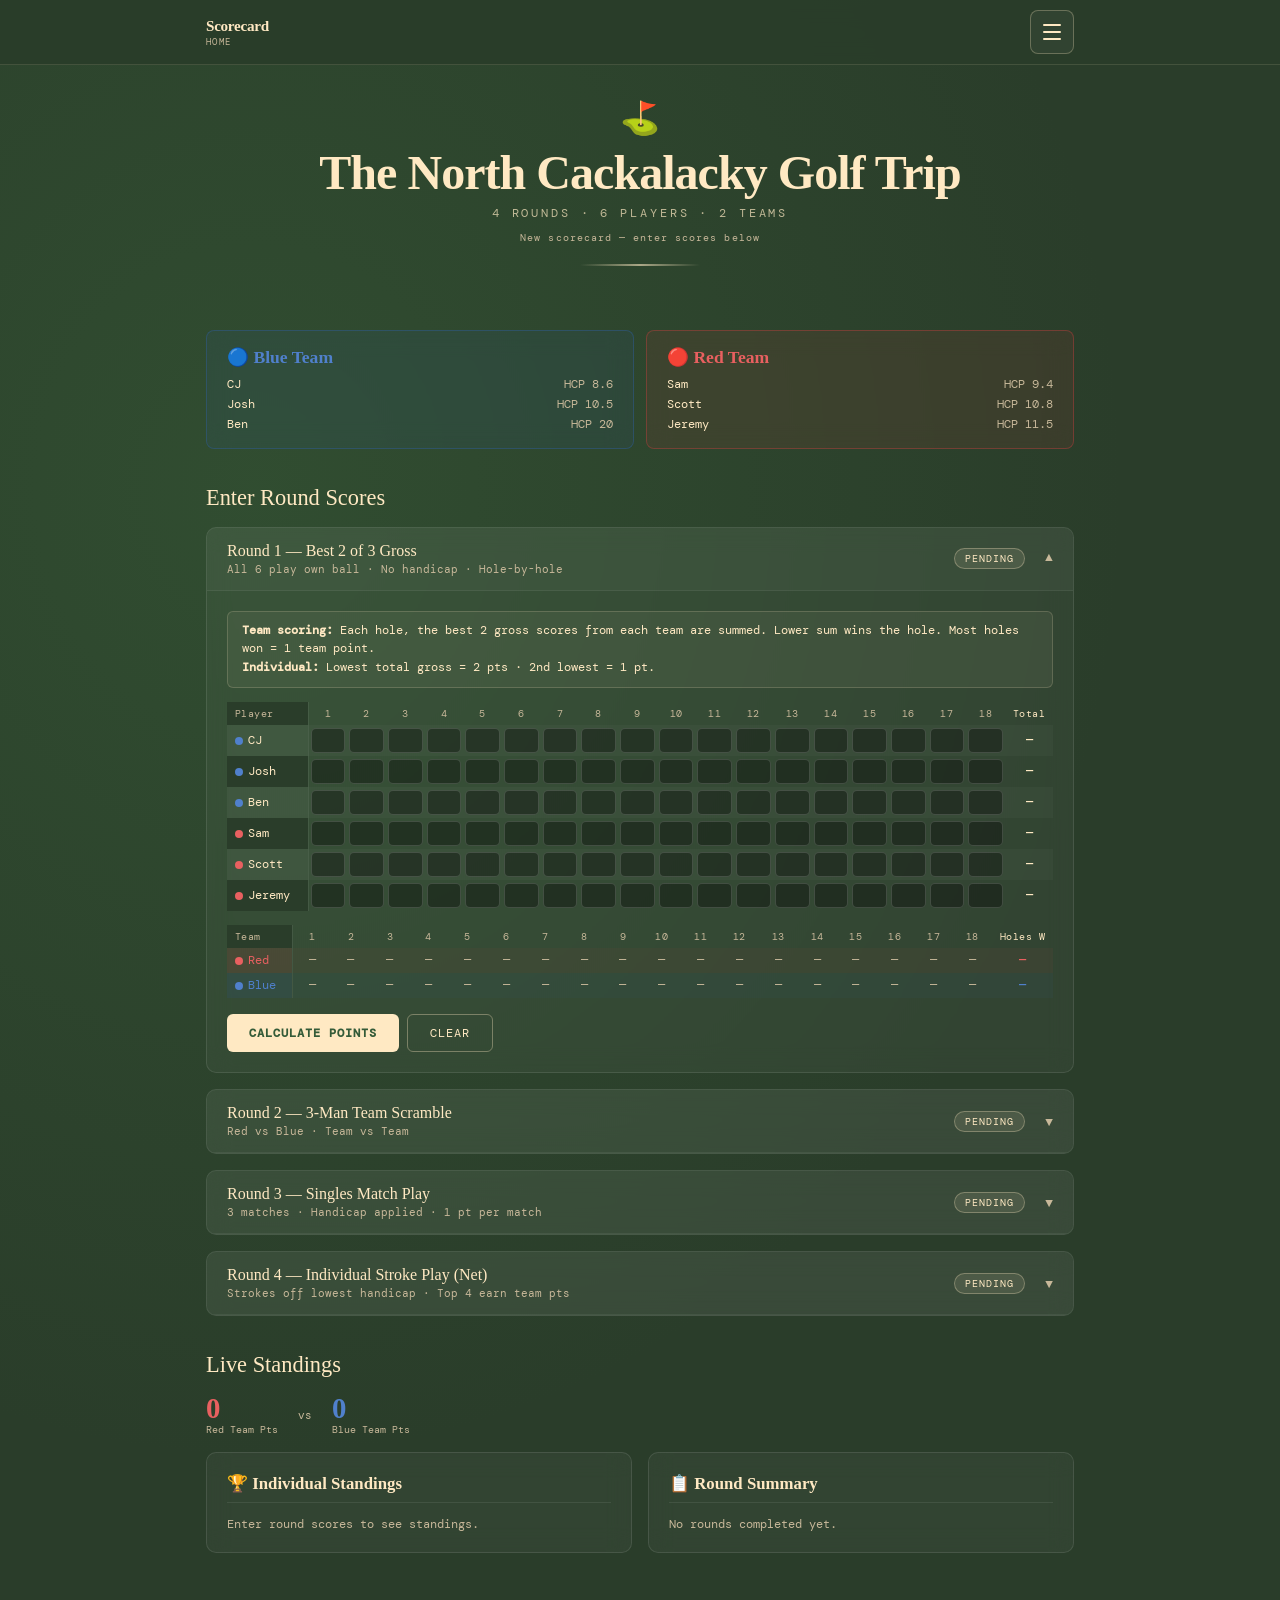
==== index.html @ 542c85be "Add sticky nav, hamburger menu, and Round 1–4 information pages Made-with: Cursor" ====
<!DOCTYPE html>
<html lang="en">
<head>
<meta charset="UTF-8">
<meta name="viewport" content="width=device-width, initial-scale=1.0">
<title>The North Cackalacky Golf Trip</title>
<link rel="preconnect" href="https://fonts.googleapis.com">
<link href="https://fonts.googleapis.com/css2?family=DM+Mono:wght@300;400;500&display=swap" rel="stylesheet">
<link rel="stylesheet" href="shared.css">
<style>
  /* HEADER */
  header {
    text-align: center;
    margin-bottom: 40px;
    position: relative;
    padding-bottom: 24px;
  }
  header::after {
    content: '';
    display: block;
    width: 120px;
    height: 2px;
    background: linear-gradient(90deg, transparent, rgba(255,233,195,0.6), transparent);
    margin: 0 auto;
    margin-top: 20px;
  }
  .flag-icon { font-size: 2rem; margin-bottom: 8px; display: block; }
  h1 {
    font-family: Georgia, 'Times New Roman', serif;
    font-size: clamp(2rem, 6vw, 3rem);
    font-weight: 900;
    color: var(--gold);
    letter-spacing: -0.02em;
    line-height: 1.1;
  }
  .subtitle {
    font-size: 0.72rem;
    letter-spacing: 0.25em;
    text-transform: uppercase;
    color: rgba(255,233,195,0.7);
    margin-top: 6px;
  }
  #sync-status {
    margin-top: 10px;
    font-size: 0.65rem;
    letter-spacing: 0.1em;
    color: var(--muted);
    transition: color 0.3s;
  }

  /* TEAMS BANNER */
  .teams-banner {
    display: grid;
    grid-template-columns: 1fr 1fr;
    gap: 12px;
    margin-bottom: 32px;
  }
  .team-card {
    border-radius: 8px;
    padding: 16px 20px;
    border: 1px solid;
    backdrop-filter: blur(12px);
    -webkit-backdrop-filter: blur(12px);
  }
  .team-card.red {
    background: rgba(201,64,64,0.1);
    border-color: rgba(201,64,64,0.4);
  }
  .team-card.blue {
    background: rgba(48,96,168,0.1);
    border-color: rgba(48,96,168,0.4);
  }
  .team-label {
    font-family: Georgia, serif;
    font-size: 1.1rem;
    font-weight: 700;
    margin-bottom: 8px;
  }
  .team-card.red .team-label { color: var(--red-light); }
  .team-card.blue .team-label { color: var(--blue-light); }
  .team-players { display: flex; flex-direction: column; gap: 4px; }
  .player-row {
    display: flex;
    justify-content: space-between;
    font-size: 0.78rem;
    color: var(--parchment);
  }
  .hcp { color: var(--muted); }

  /* SECTION HEADING */
  .section-title {
    font-family: Georgia, serif;
    font-size: 1.4rem;
    color: var(--gold);
    margin: 36px 0 16px;
  }

  /* ROUND CARDS */
  .round-card {
    background: rgba(255,255,255,0.04);
    border: 1px solid rgba(255,255,255,0.1);
    border-radius: 10px;
    margin-bottom: 16px;
    overflow: hidden;
    transition: border-color 0.2s;
    backdrop-filter: blur(12px);
    -webkit-backdrop-filter: blur(12px);
  }
  .round-card:hover { border-color: rgba(255,233,195,0.3); }
  .round-header {
    display: flex;
    align-items: center;
    justify-content: space-between;
    padding: 14px 20px;
    cursor: pointer;
    user-select: none;
    background: rgba(255,255,255,0.03);
    border-bottom: 1px solid rgba(255,255,255,0.06);
  }
  .round-header:hover { background: rgba(255,255,255,0.06); }
  .round-title {
    font-family: Georgia, serif;
    font-size: 1rem;
    color: var(--cream);
  }
  .round-meta { font-size: 0.68rem; color: var(--muted); margin-top: 2px; }
  .round-badge {
    font-size: 0.65rem;
    letter-spacing: 0.1em;
    text-transform: uppercase;
    padding: 3px 10px;
    border-radius: 20px;
    background: rgba(255,233,195,0.1);
    color: var(--gold);
    border: 1px solid rgba(255,233,195,0.3);
    white-space: nowrap;
    flex-shrink: 0;
  }
  .round-badge.complete {
    background: rgba(100,180,100,0.15);
    color: var(--green-bright);
    border-color: rgba(100,180,100,0.4);
  }
  .chevron {
    font-size: 0.8rem;
    color: var(--muted);
    transition: transform 0.2s;
    margin-left: 12px;
  }
  .round-body { display: none; padding: 20px; }
  .round-body.open { display: block; }
  .round-header.active .chevron { transform: rotate(180deg); }

  /* INPUTS */
  .input-grid { display: grid; gap: 10px; margin-bottom: 16px; }
  .input-row {
    display: grid;
    grid-template-columns: 150px 1fr;
    align-items: center;
    gap: 10px;
  }
  .player-name-label {
    font-size: 0.78rem;
    display: flex;
    align-items: center;
    gap: 6px;
  }
  .dot { width: 8px; height: 8px; border-radius: 50%; flex-shrink: 0; }
  .dot.red  { background: var(--red-light); }
  .dot.blue { background: var(--blue-light); }

  input[type=number], input[type=text], select {
    background: rgba(0,0,0,0.3);
    border: 1px solid rgba(255,255,255,0.15);
    border-radius: 5px;
    color: var(--cream);
    font-family: 'DM Mono', monospace;
    font-size: 0.82rem;
    padding: 7px 10px;
    width: 100%;
    outline: none;
    transition: border-color 0.2s;
    -webkit-appearance: none;
  }
  input:focus, select:focus { border-color: var(--gold); }
  input[type=number] { -moz-appearance: textfield; }
  input[type=number]::-webkit-inner-spin-button,
  input[type=number]::-webkit-outer-spin-button { -webkit-appearance: none; }

  label.small { font-size: 0.7rem; color: var(--muted); display: block; margin-bottom: 4px; }

  /* BUTTONS */
  .btn {
    font-family: 'DM Mono', monospace;
    font-size: 0.78rem;
    letter-spacing: 0.08em;
    text-transform: uppercase;
    padding: 10px 22px;
    border-radius: 6px;
    border: none;
    cursor: pointer;
    transition: all 0.18s;
  }
  .btn-primary { background: #FFE9C3; color: #345B38; font-weight: 600; }
  .btn-primary:hover { background: #fff3de; transform: translateY(-1px); }
  .btn-secondary {
    background: transparent;
    color: #FFE9C3;
    border: 1px solid rgba(255,233,195,0.35);
  }
  .btn-secondary:hover { border-color: #FFE9C3; }

  /* RESULTS TABLE */
  .results-table {
    width: 100%;
    border-collapse: collapse;
    font-size: 0.78rem;
    margin-top: 12px;
  }
  .results-table th {
    font-size: 0.62rem;
    letter-spacing: 0.12em;
    text-transform: uppercase;
    color: var(--muted);
    padding: 6px 8px;
    text-align: left;
    border-bottom: 1px solid rgba(255,255,255,0.08);
  }
  .results-table td {
    padding: 8px 8px;
    border-bottom: 1px solid rgba(255,255,255,0.05);
    color: var(--parchment);
  }
  .results-table tr:last-child td { border-bottom: none; }
  .pts { color: var(--gold); font-weight: 500; }
  .pts-zero { color: var(--muted); }
  .winner-row td { background: rgba(255,233,195,0.07); }

  /* INFO BOX */
  .info-box {
    background: rgba(255,233,195,0.06);
    border: 1px solid rgba(255,233,195,0.18);
    border-radius: 6px;
    padding: 10px 14px;
    font-size: 0.72rem;
    color: var(--parchment);
    line-height: 1.6;
    margin-bottom: 14px;
  }
  .info-box strong { color: var(--gold); }

  /* MATCH 3 selects */
  .match-block { margin-bottom: 16px; border-bottom: 1px solid rgba(255,255,255,0.06); padding-bottom: 16px; }
  .match-block:last-child { border-bottom: none; padding-bottom: 0; }
  .match-vs-grid {
    display: grid;
    grid-template-columns: 1fr auto 1fr;
    gap: 8px;
    align-items: center;
    margin-bottom: 8px;
  }
  .vs-label { font-size: 0.7rem; color: var(--muted); text-align: center; padding-top: 18px; }

  /* STANDINGS */
  .standings-grid {
    display: grid;
    grid-template-columns: 1fr 1fr;
    gap: 16px;
    margin-top: 16px;
  }
  .standing-block {
    background: rgba(255,255,255,0.04);
    border: 1px solid rgba(255,255,255,0.1);
    border-radius: 10px;
    padding: 20px;
    backdrop-filter: blur(12px);
    -webkit-backdrop-filter: blur(12px);
  }
  .standing-block h3 {
    font-family: Georgia, serif;
    font-size: 1.05rem;
    color: var(--gold);
    margin-bottom: 14px;
    padding-bottom: 8px;
    border-bottom: 1px solid rgba(255,255,255,0.08);
  }
  .standing-row {
    display: flex;
    justify-content: space-between;
    align-items: center;
    padding: 7px 0;
    font-size: 0.78rem;
    border-bottom: 1px solid rgba(255,255,255,0.04);
  }
  .standing-row:last-child { border-bottom: none; }
  .rank {
    font-family: Georgia, serif;
    font-size: 1rem;
    color: var(--muted);
    width: 22px;
    flex-shrink: 0;
  }
  .rank.gold { color: var(--gold); }
  .rank.silver { color: #aaa; }
  .rank.bronze { color: #cd7f32; }
  .s-name { flex: 1; padding: 0 10px; }
  .s-pts { font-size: 0.9rem; font-weight: 500; color: var(--gold); min-width: 40px; text-align: right; }

  .team-chip {
    font-size: 0.58rem;
    padding: 1px 6px;
    border-radius: 10px;
    margin-left: 6px;
    vertical-align: middle;
  }
  .team-chip.red  { background: rgba(201,64,64,0.3);  color: var(--red-light); }
  .team-chip.blue { background: rgba(48,96,168,0.3); color: var(--blue-light); }

  .team-score-display { display: flex; gap: 20px; margin-bottom: 14px; font-size: 0.75rem; }
  .tscore { display: flex; align-items: center; gap: 8px; }
  .tscore-val { font-family: Georgia, serif; font-size: 1.8rem; font-weight: 700; line-height: 1; }
  .tscore.red  .tscore-val { color: var(--red-light); }
  .tscore.blue .tscore-val { color: var(--blue-light); }
  .tscore-label { color: var(--muted); font-size: 0.65rem; }

  .result-tag { font-size: 0.65rem; padding: 2px 8px; border-radius: 4px; letter-spacing: 0.08em; }
  .result-win  { background: rgba(90,158,90,0.2);  color: var(--green-bright); }
  .result-lose { background: rgba(180,60,60,0.2);  color: var(--red-light); }
  .result-tie  { background: rgba(200,200,100,0.2); color: #cccc60; }

  /* Scrollable table wrapper */
  .table-scroll { overflow-x: auto; -webkit-overflow-scrolling: touch; }
  .score-table {
    border-collapse: collapse;
    min-width: 720px;
    width: 100%;
    font-size: 0.72rem;
  }
  .score-table th {
    padding: 5px 4px;
    color: var(--muted);
    font-size: 0.62rem;
    text-align: center;
    font-weight: normal;
    letter-spacing: 0.05em;
  }
  .score-table th.sticky-col,
  .score-table td.sticky-col {
    text-align: left;
    padding: 5px 8px;
    position: sticky;
    left: 0;
    z-index: 2;
    white-space: nowrap;
    border-right: 1px solid rgba(255,255,255,0.07);
  }
  .score-table td {
    padding: 3px 2px;
    text-align: center;
  }
  .score-table td.total-col {
    padding: 4px 8px;
    color: var(--gold);
    font-weight: 500;
    min-width: 40px;
  }
  .row-even .sticky-col { background: rgba(255,255,255,0.025); }
  .row-odd  .sticky-col { background: var(--green-deep); }
  .row-even { background: rgba(255,255,255,0.025); }
  .row-odd  { background: transparent; }

  .hole-inp {
    width: 32px;
    padding: 4px 2px !important;
    text-align: center;
    font-size: 0.72rem !important;
    background: rgba(0,0,0,0.35) !important;
  }

  .match-row-red  { background: rgba(201,64,64,0.06); }
  .match-row-blue { background: rgba(48,96,168,0.06); }

  @media (max-width: 600px) {
    .teams-banner { grid-template-columns: 1fr; }
    .standings-grid { grid-template-columns: 1fr; }
    .input-row { grid-template-columns: 110px 1fr; }
    .match-vs-grid { grid-template-columns: 1fr; }
    .vs-label { display: none; }
  }
</style>
</head>
<body>
<nav class="site-nav" aria-label="Main">
  <div class="site-nav-inner">
    <a href="index.html" class="site-nav-home">
      Scorecard
      <span class="site-nav-home-sub">Home</span>
    </a>
    <div class="site-nav-actions">
      <button type="button" class="nav-hamburger" id="nav-hamburger" aria-expanded="false" aria-controls="site-nav-menu" aria-label="Open round information menu">
        <span></span>
        <span></span>
        <span></span>
      </button>
      <ul id="site-nav-menu" class="nav-dropdown" hidden>
        <li>
          <a href="round1.html">
            <span class="nav-dd-kicker">Round 1</span>
            Best 2 of 3 Gross
          </a>
        </li>
        <li>
          <a href="round2.html">
            <span class="nav-dd-kicker">Round 2</span>
            3-Man Team Scramble
          </a>
        </li>
        <li>
          <a href="round3.html">
            <span class="nav-dd-kicker">Round 3</span>
            Singles Match Play
          </a>
        </li>
        <li>
          <a href="round4.html">
            <span class="nav-dd-kicker">Round 4</span>
            Individual Stroke Play (Net)
          </a>
        </li>
      </ul>
    </div>
  </div>
</nav>
<div class="wrapper">

  <header>
    <span class="flag-icon">⛳</span>
    <h1>The North Cackalacky Golf Trip</h1>
    <p class="subtitle">4 Rounds · 6 Players · 2 Teams</p>
    <p id="sync-status">↓ Loading…</p>
  </header>

  <!-- TEAMS -->
  <div class="teams-banner">
    <div class="team-card blue">
      <div class="team-label">🔵 Blue Team</div>
      <div class="team-players">
        <div class="player-row"><span>CJ</span><span class="hcp">HCP 8.6</span></div>
        <div class="player-row"><span>Josh</span><span class="hcp">HCP 10.5</span></div>
        <div class="player-row"><span>Ben</span><span class="hcp">HCP 20</span></div>
      </div>
    </div>
    <div class="team-card red">
      <div class="team-label">🔴 Red Team</div>
      <div class="team-players">
        <div class="player-row"><span>Sam</span><span class="hcp">HCP 9.4</span></div>
        <div class="player-row"><span>Scott</span><span class="hcp">HCP 10.8</span></div>
        <div class="player-row"><span>Jeremy</span><span class="hcp">HCP 11.5</span></div>
      </div>
    </div>
  </div>

  <!-- ROUNDS -->
  <div class="section-title">Enter Round Scores</div>

  <!-- ROUND 1 -->
  <div class="round-card" id="card-r1">
    <div class="round-header" onclick="toggleRound('r1')">
      <div>
        <div class="round-title">Round 1 — Best 2 of 3 Gross</div>
        <div class="round-meta">All 6 play own ball · No handicap · Hole-by-hole</div>
      </div>
      <div style="display:flex;align-items:center;gap:8px">
        <span class="round-badge" id="badge-r1">Pending</span>
        <span class="chevron">▼</span>
      </div>
    </div>
    <div class="round-body" id="body-r1">
      <div class="info-box">
        <strong>Team scoring:</strong> Each hole, the best 2 gross scores from each team are summed. Lower sum wins the hole. Most holes won = 1 team point.<br>
        <strong>Individual:</strong> Lowest total gross = 2 pts · 2nd lowest = 1 pt.
      </div>
      <div id="r1-scorecard"></div>
      <div style="margin-top:16px;display:flex;gap:8px;flex-wrap:wrap">
        <button class="btn btn-primary" onclick="calcR1()">Calculate Points</button>
        <button class="btn btn-secondary" onclick="clearRound('r1')">Clear</button>
      </div>
      <div id="r1-results"></div>
    </div>
  </div>

  <!-- ROUND 2 -->
  <div class="round-card" id="card-r2">
    <div class="round-header" onclick="toggleRound('r2')">
      <div>
        <div class="round-title">Round 2 — 3-Man Team Scramble</div>
        <div class="round-meta">Red vs Blue · Team vs Team</div>
      </div>
      <div style="display:flex;align-items:center;gap:8px">
        <span class="round-badge" id="badge-r2">Pending</span>
        <span class="chevron">▼</span>
      </div>
    </div>
    <div class="round-body" id="body-r2">
      <div class="info-box">
        <strong>Scoring:</strong> Winning team earns 1 team point. Each player on winning team earns 1 individual point.
      </div>
      <div style="display:grid;grid-template-columns:1fr 1fr;gap:12px;margin-bottom:16px">
        <div>
          <label class="small">🔴 Red Team Score</label>
          <input type="number" id="r2-red" placeholder="e.g. 62" min="40" max="120">
        </div>
        <div>
          <label class="small">🔵 Blue Team Score</label>
          <input type="number" id="r2-blue" placeholder="e.g. 64" min="40" max="120">
        </div>
      </div>
      <div style="display:flex;gap:8px">
        <button class="btn btn-primary" onclick="calcR2()">Calculate Points</button>
        <button class="btn btn-secondary" onclick="clearRound('r2')">Clear</button>
      </div>
      <div id="r2-results"></div>
    </div>
  </div>

  <!-- ROUND 3 -->
  <div class="round-card" id="card-r3">
    <div class="round-header" onclick="toggleRound('r3')">
      <div>
        <div class="round-title">Round 3 — Singles Match Play</div>
        <div class="round-meta">3 matches · Handicap applied · 1 pt per match</div>
      </div>
      <div style="display:flex;align-items:center;gap:8px">
        <span class="round-badge" id="badge-r3">Pending</span>
        <span class="chevron">▼</span>
      </div>
    </div>
    <div class="round-body" id="body-r3">
      <div class="info-box">
        <strong>Scoring:</strong> Each of 3 matches worth 1 point. Win = 1 pt individual + 1 pt for team. Tie = 0.5 pts each.
      </div>
      <div id="r3-matches">
        <div class="match-block">
          <label class="small">Match 1</label>
          <div class="match-vs-grid">
            <div>
              <label class="small">🔴 Red player</label>
              <select id="r3-m1-red"><option value="">— Select —</option><option>Sam</option><option>Scott</option><option>Jeremy</option></select>
            </div>
            <div class="vs-label">vs</div>
            <div>
              <label class="small">🔵 Blue player</label>
              <select id="r3-m1-blue"><option value="">— Select —</option><option>CJ</option><option>Josh</option><option>Ben</option></select>
            </div>
          </div>
          <label class="small">Result</label>
          <select id="r3-m1-result">
            <option value="">— Select result —</option>
            <option value="red">Red wins</option>
            <option value="blue">Blue wins</option>
            <option value="tie">Tie / Halved</option>
          </select>
        </div>
        <div class="match-block">
          <label class="small">Match 2</label>
          <div class="match-vs-grid">
            <div>
              <label class="small">🔴 Red player</label>
              <select id="r3-m2-red"><option value="">— Select —</option><option>Sam</option><option>Scott</option><option>Jeremy</option></select>
            </div>
            <div class="vs-label">vs</div>
            <div>
              <label class="small">🔵 Blue player</label>
              <select id="r3-m2-blue"><option value="">— Select —</option><option>CJ</option><option>Josh</option><option>Ben</option></select>
            </div>
          </div>
          <label class="small">Result</label>
          <select id="r3-m2-result">
            <option value="">— Select result —</option>
            <option value="red">Red wins</option>
            <option value="blue">Blue wins</option>
            <option value="tie">Tie / Halved</option>
          </select>
        </div>
        <div class="match-block">
          <label class="small">Match 3</label>
          <div class="match-vs-grid">
            <div>
              <label class="small">🔴 Red player</label>
              <select id="r3-m3-red"><option value="">— Select —</option><option>Sam</option><option>Scott</option><option>Jeremy</option></select>
            </div>
            <div class="vs-label">vs</div>
            <div>
              <label class="small">🔵 Blue player</label>
              <select id="r3-m3-blue"><option value="">— Select —</option><option>CJ</option><option>Josh</option><option>Ben</option></select>
            </div>
          </div>
          <label class="small">Result</label>
          <select id="r3-m3-result">
            <option value="">— Select result —</option>
            <option value="red">Red wins</option>
            <option value="blue">Blue wins</option>
            <option value="tie">Tie / Halved</option>
          </select>
        </div>
      </div>
      <div style="display:flex;gap:8px">
        <button class="btn btn-primary" onclick="calcR3()">Calculate Points</button>
        <button class="btn btn-secondary" onclick="clearRound('r3')">Clear</button>
      </div>
      <div id="r3-results"></div>
    </div>
  </div>

  <!-- ROUND 4 -->
  <div class="round-card" id="card-r4">
    <div class="round-header" onclick="toggleRound('r4')">
      <div>
        <div class="round-title">Round 4 — Individual Stroke Play (Net)</div>
        <div class="round-meta">Strokes off lowest handicap · Top 4 earn team pts</div>
      </div>
      <div style="display:flex;align-items:center;gap:8px">
        <span class="round-badge" id="badge-r4">Pending</span>
        <span class="chevron">▼</span>
      </div>
    </div>
    <div class="round-body" id="body-r4">
      <div class="info-box">
        <strong>Course handicap strokes:</strong> CJ −0, Sam −1, Josh −3, Scott −3, Jeremy −4, Ben −14.<br>
        <strong>Individual:</strong> 1st = 3 pts · 2nd = 2 pts · 3rd = 1 pt.<br>
        <strong>Team:</strong> Top 4 net scores each earn 1 point for their team (max 3 per team).
      </div>
      <div class="input-grid" id="r4-inputs"></div>
      <div style="display:flex;gap:8px;margin-top:4px">
        <button class="btn btn-primary" onclick="calcR4()">Calculate Points</button>
        <button class="btn btn-secondary" onclick="clearRound('r4')">Clear</button>
      </div>
      <div id="r4-results"></div>
    </div>
  </div>

  <!-- STANDINGS -->
  <div class="section-title">Live Standings</div>
  <div class="team-score-display">
    <div class="tscore red">
      <div><div class="tscore-val" id="red-total">0</div><div class="tscore-label">Red Team Pts</div></div>
    </div>
    <div style="align-self:center;color:var(--muted);font-size:0.7rem">vs</div>
    <div class="tscore blue">
      <div><div class="tscore-val" id="blue-total">0</div><div class="tscore-label">Blue Team Pts</div></div>
    </div>
  </div>
  <div class="standings-grid">
    <div class="standing-block">
      <h3>🏆 Individual Standings</h3>
      <div id="ind-standings"><p style="color:var(--muted);font-size:0.72rem">Enter round scores to see standings.</p></div>
    </div>
    <div class="standing-block">
      <h3>📋 Round Summary</h3>
      <div id="round-summary"><p style="color:var(--muted);font-size:0.72rem">No rounds completed yet.</p></div>
    </div>
  </div>

</div><!-- /wrapper -->

<script>
// ═══════════════════════════════════════════════════════
//  DATA
// ═══════════════════════════════════════════════════════
const PLAYERS = [
  { name:'CJ',     team:'blue', hcp:8.6  },
  { name:'Josh',   team:'blue', hcp:10.5 },
  { name:'Ben',    team:'blue', hcp:20   },
  { name:'Sam',    team:'red',  hcp:9.4  },
  { name:'Scott',  team:'red',  hcp:10.8 },
  { name:'Jeremy', team:'red',  hcp:11.5 },
];
const COURSE_HCP = { CJ:0, Josh:3, Ben:14, Sam:1, Scott:3, Jeremy:4 };
const RED_NAMES  = ['Sam','Scott','Jeremy'];
const BLUE_NAMES = ['CJ','Josh','Ben'];
const LS_KEY = 'ncgolf-scores-v2';

const state = {
  individualPts: { CJ:0, Josh:0, Ben:0, Sam:0, Scott:0, Jeremy:0 },
  teamPts: { red:0, blue:0 },
  rounds: {}
};

// ═══════════════════════════════════════════════════════
//  STORAGE — localStorage only, no external APIs
// ═══════════════════════════════════════════════════════
function setSyncStatus(msg, color) {
  const el = document.getElementById('sync-status');
  el.textContent = msg;
  el.style.color = color || 'var(--muted)';
}

function saveToStorage() {
  try {
    localStorage.setItem(LS_KEY, JSON.stringify(state.rounds));
    setSyncStatus('✓ Saved', 'var(--green-bright)');
  } catch(e) {
    setSyncStatus('⚠ Could not save — storage full?', 'var(--red-light)');
    console.error('localStorage save failed:', e);
  }
}

function loadFromStorage() {
  setSyncStatus('↓ Loading…', 'var(--muted)');
  try {
    const raw = localStorage.getItem(LS_KEY);
    if (raw) {
      const saved = JSON.parse(raw);
      restoreState(saved);
      setSyncStatus('✓ Loaded from device', 'var(--green-bright)');
    } else {
      setSyncStatus('New scorecard — enter scores below', 'var(--muted)');
    }
  } catch(e) {
    setSyncStatus('Could not read saved data', 'var(--red-light)');
    console.error('localStorage load failed:', e);
  }
}

// ═══════════════════════════════════════════════════════
//  BUILD INPUTS
// ═══════════════════════════════════════════════════════
function buildR1Inputs() {
  const container = document.getElementById('r1-scorecard');
  const holes = Array.from({length:18}, (_,i) => i+1);

  let html = `<div class="table-scroll"><table class="score-table"><thead><tr>
    <th class="sticky-col" style="background:rgba(42,61,42,1)">Player</th>`;
  holes.forEach(h => { html += `<th style="min-width:34px">${h}</th>`; });
  html += `<th style="min-width:42px;color:var(--gold)">Total</th></tr></thead><tbody>`;

  PLAYERS.forEach((p, pi) => {
    const rowCls = pi%2===0 ? 'row-even' : 'row-odd';
    const bgColor = pi%2===0 ? 'rgba(255,255,255,0.025)' : 'var(--green-deep)';
    html += `<tr class="${rowCls}">
      <td class="sticky-col" style="background:${bgColor}">
        <span style="display:flex;align-items:center;gap:5px">
          <span class="dot ${p.team}"></span>${p.name}
        </span>
      </td>`;
    holes.forEach(h => {
      html += `<td><input type="number" class="hole-inp" id="r1-${p.name}-h${h}"
        min="1" max="15" inputmode="numeric" pattern="[0-9]*"
        oninput="updateR1Total('${p.name}')"></td>`;
    });
    html += `<td class="total-col" id="r1-total-${p.name}">—</td></tr>`;
  });

  html += `</tbody></table></div>`;

  // Live match tracker
  html += `<div style="margin-top:14px"><div class="table-scroll"><table class="score-table"><thead><tr>
    <th class="sticky-col" style="background:rgba(42,61,42,1)">Team</th>`;
  holes.forEach(h => { html += `<th style="min-width:34px">${h}</th>`; });
  html += `<th style="min-width:44px;color:var(--gold)">Holes W</th></tr></thead><tbody>
    <tr class="match-row-red">
      <td class="sticky-col" style="background:rgba(201,64,64,0.08)">
        <span style="display:flex;align-items:center;gap:5px"><span class="dot red"></span><span style="color:var(--red-light)">Red</span></span>
      </td>`;
  holes.forEach(h => { html += `<td id="r1-hole-red-${h}" style="color:var(--muted)">—</td>`; });
  html += `<td class="total-col" style="color:var(--red-light)" id="r1-holesW-red">—</td></tr>
    <tr class="match-row-blue">
      <td class="sticky-col" style="background:rgba(48,96,168,0.08)">
        <span style="display:flex;align-items:center;gap:5px"><span class="dot blue"></span><span style="color:var(--blue-light)">Blue</span></span>
      </td>`;
  holes.forEach(h => { html += `<td id="r1-hole-blue-${h}" style="color:var(--muted)">—</td>`; });
  html += `<td class="total-col" style="color:var(--blue-light)" id="r1-holesW-blue">—</td>
    </tr></tbody></table></div></div>`;

  container.innerHTML = html;
}

function updateR1Total(name) {
  let total = 0; let allFilled = true;
  for (let h = 1; h <= 18; h++) {
    const el = document.getElementById(`r1-${name}-h${h}`);
    if (!el) continue;
    const v = parseInt(el.value);
    if (isNaN(v)) allFilled = false;
    else total += v;
  }
  const el = document.getElementById(`r1-total-${name}`);
  if (el) el.textContent = allFilled ? total : '—';
  updateR1LiveHoles();
}

function updateR1LiveHoles() {
  let redWins = 0, blueWins = 0;
  for (let h = 1; h <= 18; h++) {
    const rs = RED_NAMES.map(n => { const e = document.getElementById(`r1-${n}-h${h}`); return e ? parseInt(e.value) : NaN; }).filter(v => !isNaN(v)).sort((a,b)=>a-b);
    const bs = BLUE_NAMES.map(n => { const e = document.getElementById(`r1-${n}-h${h}`); return e ? parseInt(e.value) : NaN; }).filter(v => !isNaN(v)).sort((a,b)=>a-b);
    const rc = document.getElementById(`r1-hole-red-${h}`);
    const bc = document.getElementById(`r1-hole-blue-${h}`);
    if (!rc || !bc) continue;
    if (rs.length < 2 || bs.length < 2) {
      rc.textContent = '—'; rc.style.color = 'var(--muted)'; rc.style.fontWeight = 'normal';
      bc.textContent = '—'; bc.style.color = 'var(--muted)'; bc.style.fontWeight = 'normal';
      continue;
    }
    const rB = rs[0]+rs[1], bB = bs[0]+bs[1];
    rc.textContent = rB; bc.textContent = bB;
    if (rB < bB) {
      rc.style.color = 'var(--green-bright)'; rc.style.fontWeight = '600';
      bc.style.color = 'var(--muted)'; bc.style.fontWeight = 'normal';
      redWins++;
    } else if (bB < rB) {
      bc.style.color = 'var(--green-bright)'; bc.style.fontWeight = '600';
      rc.style.color = 'var(--muted)'; rc.style.fontWeight = 'normal';
      blueWins++;
    } else {
      rc.style.color = 'var(--parchment)'; rc.style.fontWeight = 'normal';
      bc.style.color = 'var(--parchment)'; bc.style.fontWeight = 'normal';
    }
  }
  const rW = document.getElementById('r1-holesW-red');
  const bW = document.getElementById('r1-holesW-blue');
  if (rW) rW.textContent = redWins > 0 ? redWins : '—';
  if (bW) bW.textContent = blueWins > 0 ? blueWins : '—';
}

function buildR4Inputs() {
  const g = document.getElementById('r4-inputs');
  g.innerHTML = '';
  PLAYERS.forEach(p => {
    const strokes = COURSE_HCP[p.name];
    const row = document.createElement('div');
    row.className = 'input-row';
    row.innerHTML = `
      <div class="player-name-label">
        <span class="dot ${p.team}"></span>${p.name}
        <span style="color:var(--muted);font-size:0.65rem">(−${strokes})</span>
      </div>
      <div>
        <label class="small">Gross score</label>
        <input type="number" id="r4-${p.name}" placeholder="e.g. 85" min="50" max="140" inputmode="numeric" pattern="[0-9]*">
      </div>`;
    g.appendChild(row);
  });
}

// ═══════════════════════════════════════════════════════
//  TOGGLE
// ═══════════════════════════════════════════════════════
function toggleRound(id) {
  const body   = document.getElementById('body-' + id);
  const header = document.querySelector(`#card-${id} .round-header`);
  const isOpen = body.classList.contains('open');
  document.querySelectorAll('.round-body').forEach(b => b.classList.remove('open'));
  document.querySelectorAll('.round-header').forEach(h => h.classList.remove('active'));
  if (!isOpen) { body.classList.add('open'); header.classList.add('active'); }
}

// ═══════════════════════════════════════════════════════
//  ROUND 1
// ═══════════════════════════════════════════════════════
function calcR1() {
  const holeScores = {};
  let allFilled = true;
  PLAYERS.forEach(p => {
    holeScores[p.name] = [];
    for (let h = 1; h <= 18; h++) {
      const v = parseInt(document.getElementById(`r1-${p.name}-h${h}`).value);
      if (isNaN(v)) allFilled = false;
      holeScores[p.name].push(isNaN(v) ? null : v);
    }
  });
  if (!allFilled) { alert('Please enter all 18 hole scores for all 6 players.'); return; }

  let redHoles = 0, blueHoles = 0;
  for (let h = 0; h < 18; h++) {
    const rB = RED_NAMES.map(n=>holeScores[n][h]).sort((a,b)=>a-b).slice(0,2).reduce((a,b)=>a+b,0);
    const bB = BLUE_NAMES.map(n=>holeScores[n][h]).sort((a,b)=>a-b).slice(0,2).reduce((a,b)=>a+b,0);
    if (rB < bB) redHoles++;
    else if (bB < rB) blueHoles++;
  }

  let redTeamPts = 0, blueTeamPts = 0, teamWinner;
  if (redHoles > blueHoles)       { redTeamPts  = 1; teamWinner = 'red'; }
  else if (blueHoles > redHoles)  { blueTeamPts = 1; teamWinner = 'blue'; }
  else                             { redTeamPts  = 0.5; blueTeamPts = 0.5; teamWinner = 'tie'; }

  const totals = PLAYERS.map(p => ({...p, score: holeScores[p.name].reduce((a,b)=>a+b,0)}))
                         .sort((a,b) => a.score - b.score);
  const indPts = { CJ:0, Josh:0, Ben:0, Sam:0, Scott:0, Jeremy:0 };
  indPts[totals[0].name] = 2;
  indPts[totals[1].name] = 1;

  state.rounds.r1 = { holeScores, indPts, redTeamPts, blueTeamPts, teamWinner, redHoles, blueHoles, totals };
  recomputeTotals();
  renderR1Results(state.rounds.r1);
  setBadge('r1', 'complete');
  updateStandings();
  saveToStorage();
}

function renderR1Results(rd) {
  let html = `<div style="margin-top:16px">
    <table class="results-table"><thead><tr>
      <th>Player</th><th>Team</th><th>Gross</th><th>Ind Pts</th></tr></thead><tbody>`;
  rd.totals.forEach((p,i) => {
    html += `<tr class="${i<2?'winner-row':''}">
      <td>${p.name}</td>
      <td><span class="team-chip ${p.team}">${p.team}</span></td>
      <td>${p.score}</td>
      <td class="${rd.indPts[p.name]>0?'pts':'pts-zero'}">${rd.indPts[p.name]}</td></tr>`;
  });
  html += `</tbody></table>
  <div style="margin-top:10px;font-size:0.75rem;color:var(--parchment)">
    Holes won: 🔴 Red <strong>${rd.redHoles}</strong> &nbsp;|&nbsp; 🔵 Blue <strong>${rd.blueHoles}</strong> &nbsp;|&nbsp; Halved <strong>${18-rd.redHoles-rd.blueHoles}</strong><br>
    Team point: ${rd.teamWinner==='tie'?'Split (0.5 each)':rd.teamWinner==='red'?'🔴 Red (+1)':'🔵 Blue (+1)'}
  </div></div>`;
  document.getElementById('r1-results').innerHTML = html;
}

// ═══════════════════════════════════════════════════════
//  ROUND 2
// ═══════════════════════════════════════════════════════
function calcR2() {
  const r = parseFloat(document.getElementById('r2-red').value);
  const b = parseFloat(document.getElementById('r2-blue').value);
  if (isNaN(r) || isNaN(b)) { alert('Please enter both team scores.'); return; }

  const indPts = { CJ:0, Josh:0, Ben:0, Sam:0, Scott:0, Jeremy:0 };
  let redTeamPts = 0, blueTeamPts = 0, teamWinner;
  if (r < b) {
    teamWinner = 'red'; redTeamPts = 1;
    RED_NAMES.forEach(n => indPts[n] = 1);
  } else if (b < r) {
    teamWinner = 'blue'; blueTeamPts = 1;
    BLUE_NAMES.forEach(n => indPts[n] = 1);
  } else {
    teamWinner = 'tie'; redTeamPts = 0.5; blueTeamPts = 0.5;
    PLAYERS.forEach(p => indPts[p.name] = 0.5);
  }

  state.rounds.r2 = { r, b, indPts, redTeamPts, blueTeamPts, teamWinner };
  recomputeTotals();
  renderR2Results(state.rounds.r2);
  setBadge('r2', 'complete');
  updateStandings();
  saveToStorage();
}

function renderR2Results(rd) {
  const winText = rd.teamWinner==='tie'
    ? 'Tie — 0.5 team pts each, 0.5 individual pts each'
    : `Winner: ${rd.teamWinner==='red'?'🔴 Red':'🔵 Blue'} — 1 team point + 1 individual point to each ${rd.teamWinner==='red'?'Red':'Blue'} player`;
  document.getElementById('r2-results').innerHTML =
    `<div style="margin-top:14px;font-size:0.78rem;color:var(--parchment)">
      🔴 Red: <strong>${rd.r}</strong> &nbsp;|&nbsp; 🔵 Blue: <strong>${rd.b}</strong><br><br>${winText}</div>`;
}

// ═══════════════════════════════════════════════════════
//  ROUND 3
// ═══════════════════════════════════════════════════════
function calcR3() {
  const matches = [1,2,3].map(i => ({
    red:    document.getElementById(`r3-m${i}-red`).value,
    blue:   document.getElementById(`r3-m${i}-blue`).value,
    result: document.getElementById(`r3-m${i}-result`).value,
  }));
  for (let i = 0; i < 3; i++) {
    if (!matches[i].red || !matches[i].blue || !matches[i].result) {
      alert(`Please complete all fields for Match ${i+1}.`); return;
    }
  }

  const indPts = { CJ:0, Josh:0, Ben:0, Sam:0, Scott:0, Jeremy:0 };
  let redTeamPts = 0, blueTeamPts = 0;
  matches.forEach(m => {
    if (m.result==='red')  { indPts[m.red]  += 1; redTeamPts  += 1; }
    else if (m.result==='blue') { indPts[m.blue] += 1; blueTeamPts += 1; }
    else { indPts[m.red]  += 0.5; indPts[m.blue] += 0.5; redTeamPts += 0.5; blueTeamPts += 0.5; }
  });

  state.rounds.r3 = { matches, indPts, redTeamPts, blueTeamPts };
  recomputeTotals();
  renderR3Results(state.rounds.r3);
  setBadge('r3', 'complete');
  updateStandings();
  saveToStorage();
}

function renderR3Results(rd) {
  let html = `<div style="margin-top:14px">
    <table class="results-table"><thead><tr><th>#</th><th>Red</th><th>Blue</th><th>Result</th></tr></thead><tbody>`;
  rd.matches.forEach((m,i) => {
    const tag = m.result==='red'  ? `<span class="result-tag result-win">Red wins</span>` :
                m.result==='blue' ? `<span class="result-tag result-lose">Blue wins</span>` :
                                    `<span class="result-tag result-tie">Halved</span>`;
    html += `<tr><td>${i+1}</td><td>${m.red}</td><td>${m.blue}</td><td>${tag}</td></tr>`;
  });
  html += `</tbody></table>
    <div style="margin-top:8px;font-size:0.75rem;color:var(--parchment)">
      Team pts: 🔴 Red ${rd.redTeamPts} &nbsp;|&nbsp; 🔵 Blue ${rd.blueTeamPts}</div></div>`;
  document.getElementById('r3-results').innerHTML = html;
}

// ═══════════════════════════════════════════════════════
//  ROUND 4
// ═══════════════════════════════════════════════════════
function calcR4() {
  const netScores = {};
  let allFilled = true;
  PLAYERS.forEach(p => {
    const gross = parseFloat(document.getElementById('r4-' + p.name).value);
    if (isNaN(gross)) { allFilled = false; return; }
    netScores[p.name] = gross - COURSE_HCP[p.name];
  });
  if (!allFilled) { alert('Please enter all 6 gross scores.'); return; }

  const ranked = PLAYERS.map(p => ({...p, net:netScores[p.name]})).sort((a,b)=>a.net-b.net);
  const indPts = { CJ:0, Josh:0, Ben:0, Sam:0, Scott:0, Jeremy:0 };
  indPts[ranked[0].name] = 3;
  indPts[ranked[1].name] = 2;
  indPts[ranked[2].name] = 1;

  let redTeamPts = 0, blueTeamPts = 0;
  const teamCount = { red:0, blue:0 };
  ranked.slice(0,4).forEach(p => {
    teamCount[p.team]++;
    if (teamCount[p.team] <= 3) {
      if (p.team==='red') redTeamPts++;
      else blueTeamPts++;
    }
  });

  state.rounds.r4 = { netScores, indPts, redTeamPts, blueTeamPts, ranked };
  recomputeTotals();
  renderR4Results(state.rounds.r4, teamCount);
  setBadge('r4', 'complete');
  updateStandings();
  saveToStorage();
}

function renderR4Results(rd, teamCount) {
  // Recompute teamCount if not passed (for restore)
  if (!teamCount) {
    teamCount = { red:0, blue:0 };
    rd.ranked.slice(0,4).forEach(p => teamCount[p.team]++);
  }
  let html = `<div style="margin-top:16px">
    <table class="results-table"><thead><tr>
      <th>Pos</th><th>Player</th><th>Team</th><th>Net</th><th>Ind Pts</th><th>Team Pts</th>
    </tr></thead><tbody>`;
  rd.ranked.forEach((p,i) => {
    const inTop4 = i < 4;
    html += `<tr class="${i<3?'winner-row':''}">
      <td>${i+1}</td><td>${p.name}</td>
      <td><span class="team-chip ${p.team}">${p.team}</span></td>
      <td>${p.net}</td>
      <td class="${rd.indPts[p.name]>0?'pts':'pts-zero'}">${rd.indPts[p.name]}</td>
      <td class="${inTop4?'pts':'pts-zero'}">${inTop4?1:0}</td></tr>`;
  });
  html += `</tbody></table>
    <div style="margin-top:8px;font-size:0.75rem;color:var(--parchment)">
      Team pts: 🔴 Red ${rd.redTeamPts} &nbsp;|&nbsp; 🔵 Blue ${rd.blueTeamPts}</div></div>`;
  document.getElementById('r4-results').innerHTML = html;
}

// ═══════════════════════════════════════════════════════
//  TOTALS & STANDINGS
// ═══════════════════════════════════════════════════════
function recomputeTotals() {
  Object.keys(state.individualPts).forEach(k => state.individualPts[k] = 0);
  state.teamPts.red = 0; state.teamPts.blue = 0;
  ['r1','r2','r3','r4'].forEach(r => {
    if (!state.rounds[r]) return;
    const rd = state.rounds[r];
    Object.keys(rd.indPts).forEach(p => state.individualPts[p] += rd.indPts[p]);
    state.teamPts.red  += rd.redTeamPts;
    state.teamPts.blue += rd.blueTeamPts;
  });
}

function updateStandings() {
  document.getElementById('red-total').textContent  = fmtPt(state.teamPts.red);
  document.getElementById('blue-total').textContent = fmtPt(state.teamPts.blue);

  const sorted = PLAYERS.map(p => ({...p, pts:state.individualPts[p.name]}))
                         .sort((a,b) => b.pts - a.pts);
  const ranks  = ['gold','silver','bronze'];
  let html = '';
  sorted.forEach((p,i) => {
    const rc = i<3 ? ranks[i] : '';
    html += `<div class="standing-row">
      <span class="rank ${rc}">${i+1}</span>
      <span class="s-name">${p.name}<span class="team-chip ${p.team}">${p.team}</span></span>
      <span class="s-pts">${fmtPt(p.pts)}</span>
    </div>`;
  });
  document.getElementById('ind-standings').innerHTML = html || '<p style="color:var(--muted);font-size:0.72rem">No data yet.</p>';

  const done = Object.keys(state.rounds);
  if (!done.length) { document.getElementById('round-summary').innerHTML = '<p style="color:var(--muted);font-size:0.72rem">No rounds completed yet.</p>'; return; }
  const names = {r1:'R1 Best-2-of-3', r2:'R2 Scramble', r3:'R3 Match Play', r4:'R4 Stroke Play'};
  let rhtml = '';
  done.forEach(r => {
    const rd = state.rounds[r];
    rhtml += `<div class="standing-row">
      <span style="font-size:0.72rem;color:var(--parchment);flex:1">${names[r]}</span>
      <span style="font-size:0.72rem;color:var(--red-light)">🔴${fmtPt(rd.redTeamPts)}</span>
      <span style="font-size:0.72rem;color:var(--blue-light);margin-left:10px">🔵${fmtPt(rd.blueTeamPts)}</span>
    </div>`;
  });
  document.getElementById('round-summary').innerHTML = rhtml;
}

function fmtPt(v) { return v===Math.floor(v) ? String(v) : v.toFixed(1); }

function setBadge(r, state_) {
  const el = document.getElementById('badge-' + r);
  if (state_==='complete') { el.textContent = 'Complete'; el.className = 'round-badge complete'; }
  else { el.textContent = 'Pending'; el.className = 'round-badge'; }
}

// ═══════════════════════════════════════════════════════
//  CLEAR
// ═══════════════════════════════════════════════════════
function clearRound(r) {
  if (!confirm(`Clear all scores for Round ${r.slice(1)}? This cannot be undone.`)) return;
  delete state.rounds[r];
  document.getElementById(r+'-results').innerHTML = '';
  setBadge(r, 'pending');
  document.querySelectorAll(`#body-${r} input, #body-${r} select`).forEach(el => { el.value = ''; });
  if (r==='r1') buildR1Inputs();
  recomputeTotals();
  updateStandings();
  saveToStorage();
}

// ═══════════════════════════════════════════════════════
//  RESTORE STATE FROM STORAGE
// ═══════════════════════════════════════════════════════
function restoreState(saved) {
  state.rounds = saved;
  recomputeTotals();

  if (state.rounds.r1) { restoreR1UI(state.rounds.r1); }
  if (state.rounds.r2) { restoreR2UI(state.rounds.r2); }
  if (state.rounds.r3) { restoreR3UI(state.rounds.r3); }
  if (state.rounds.r4) { restoreR4UI(state.rounds.r4); }

  updateStandings();
}

function restoreR1UI(rd) {
  PLAYERS.forEach(p => {
    (rd.holeScores[p.name] || []).forEach((score, i) => {
      const el = document.getElementById(`r1-${p.name}-h${i+1}`);
      if (el && score !== null && score !== undefined) el.value = score;
    });
    updateR1Total(p.name);
  });
  updateR1LiveHoles();
  renderR1Results(rd);
  setBadge('r1','complete');
}

function restoreR2UI(rd) {
  document.getElementById('r2-red').value  = rd.r;
  document.getElementById('r2-blue').value = rd.b;
  renderR2Results(rd);
  setBadge('r2','complete');
}

function restoreR3UI(rd) {
  rd.matches.forEach((m,i) => {
    document.getElementById(`r3-m${i+1}-red`).value    = m.red;
    document.getElementById(`r3-m${i+1}-blue`).value   = m.blue;
    document.getElementById(`r3-m${i+1}-result`).value = m.result;
  });
  renderR3Results(rd);
  setBadge('r3','complete');
}

function restoreR4UI(rd) {
  PLAYERS.forEach(p => {
    const el = document.getElementById('r4-' + p.name);
    if (el && rd.netScores) el.value = rd.netScores[p.name] + COURSE_HCP[p.name];
  });
  renderR4Results(rd);
  setBadge('r4','complete');
}

// ═══════════════════════════════════════════════════════
//  BOOT
// ═══════════════════════════════════════════════════════
buildR1Inputs();
buildR4Inputs();
toggleRound('r1');
loadFromStorage();
</script>
<script src="nav.js"></script>
</body>
</html>
---- shared.css ----
/* Shared site chrome — North Cackalacky Golf Trip */
:root {
  --green-deep: #2a3d2a;
  --green-mid: #2d4a2d;
  --green-fairway: #3d6b3d;
  --green-bright: #a8c8a8;
  --gold: #ffe9c3;
  --gold-light: #fff3de;
  --red-team: #c94040;
  --red-light: #e86060;
  --blue-team: #3060a8;
  --blue-light: #5080cc;
  --cream: #ffe9c3;
  --parchment: #ffe9c3;
  --muted: #c8b89a;
  --forest-text: #345b38;
  --ink: #345b38;
}

* {
  box-sizing: border-box;
  margin: 0;
  padding: 0;
}

body {
  background: var(--green-deep);
  color: var(--cream);
  font-family: "DM Mono", monospace;
  min-height: 100vh;
  background-image:
    radial-gradient(ellipse at 20% 30%, rgba(61, 107, 61, 0.35) 0%, transparent 60%),
    radial-gradient(ellipse at 80% 70%, rgba(42, 61, 42, 0.5) 0%, transparent 60%);
}

.wrapper {
  max-width: 900px;
  margin: 0 auto;
  padding: 32px 16px 80px;
}

/* ——— Sticky top nav ——— */
.site-nav {
  position: sticky;
  top: 0;
  z-index: 200;
  background: rgba(42, 61, 42, 0.94);
  backdrop-filter: blur(12px);
  -webkit-backdrop-filter: blur(12px);
  border-bottom: 1px solid rgba(255, 233, 195, 0.12);
}

.site-nav-inner {
  max-width: 900px;
  margin: 0 auto;
  padding: 10px 16px;
  display: flex;
  align-items: center;
  justify-content: space-between;
  gap: 16px;
}

.site-nav-home {
  font-family: Georgia, "Times New Roman", serif;
  font-size: 0.95rem;
  font-weight: 700;
  color: var(--gold);
  text-decoration: none;
  letter-spacing: -0.02em;
  line-height: 1.25;
}

.site-nav-home:hover {
  color: var(--gold-light);
}

.site-nav-home-sub {
  display: block;
  font-family: "DM Mono", monospace;
  font-size: 0.58rem;
  font-weight: 400;
  letter-spacing: 0.14em;
  text-transform: uppercase;
  color: var(--muted);
  margin-top: 2px;
}

.site-nav-actions {
  position: relative;
  flex-shrink: 0;
}

.nav-hamburger {
  display: flex;
  flex-direction: column;
  justify-content: center;
  align-items: center;
  gap: 5px;
  width: 44px;
  height: 44px;
  padding: 0;
  border: 1px solid rgba(255, 233, 195, 0.28);
  border-radius: 8px;
  background: rgba(255, 255, 255, 0.04);
  cursor: pointer;
  transition: border-color 0.2s, background 0.2s;
}

.nav-hamburger:hover {
  border-color: rgba(255, 233, 195, 0.45);
  background: rgba(255, 255, 255, 0.07);
}

.nav-hamburger:focus-visible {
  outline: 2px solid var(--gold);
  outline-offset: 2px;
}

.nav-hamburger span {
  display: block;
  width: 18px;
  height: 2px;
  background: var(--cream);
  border-radius: 1px;
  transition: transform 0.2s, opacity 0.2s;
}

.nav-hamburger[aria-expanded="true"] span:nth-child(1) {
  transform: translateY(7px) rotate(45deg);
}

.nav-hamburger[aria-expanded="true"] span:nth-child(2) {
  opacity: 0;
}

.nav-hamburger[aria-expanded="true"] span:nth-child(3) {
  transform: translateY(-7px) rotate(-45deg);
}

.nav-dropdown {
  position: absolute;
  right: 0;
  top: calc(100% + 8px);
  min-width: min(320px, calc(100vw - 32px));
  padding: 8px 0;
  background: rgba(30, 42, 30, 0.98);
  border: 1px solid rgba(255, 233, 195, 0.15);
  border-radius: 10px;
  box-shadow: 0 12px 40px rgba(0, 0, 0, 0.35);
  list-style: none;
}

.nav-dropdown[hidden] {
  display: none !important;
}

.nav-dropdown a {
  display: block;
  padding: 12px 18px;
  font-size: 0.78rem;
  color: var(--cream);
  text-decoration: none;
  line-height: 1.35;
  border-bottom: 1px solid rgba(255, 255, 255, 0.05);
  transition: background 0.15s;
}

.nav-dropdown li:last-child a {
  border-bottom: none;
}

.nav-dropdown a:hover,
.nav-dropdown a:focus-visible {
  background: rgba(255, 233, 195, 0.08);
  outline: none;
}

.nav-dropdown a[aria-current="page"] {
  background: rgba(255, 233, 195, 0.08);
  border-left: 3px solid var(--gold);
  padding-left: 15px;
}

.nav-dropdown .nav-dd-kicker {
  display: block;
  font-size: 0.62rem;
  letter-spacing: 0.1em;
  text-transform: uppercase;
  color: var(--muted);
  margin-bottom: 4px;
}

/* Round info pages — minimal typography */
.round-info-page .info-hero {
  text-align: center;
  margin-bottom: 32px;
  padding-bottom: 24px;
  border-bottom: 1px solid rgba(255, 233, 195, 0.12);
}

.round-info-page .info-hero .flag-icon {
  font-size: 2rem;
  margin-bottom: 8px;
  display: block;
}

.round-info-page .info-hero h1 {
  font-family: Georgia, "Times New Roman", serif;
  font-size: clamp(1.5rem, 5vw, 2.25rem);
  font-weight: 900;
  color: var(--gold);
  letter-spacing: -0.02em;
  line-height: 1.15;
}

.round-info-page .info-hero .subtitle {
  font-size: 0.72rem;
  letter-spacing: 0.2em;
  text-transform: uppercase;
  color: rgba(255, 233, 195, 0.7);
  margin-top: 8px;
}

.round-info-page .info-content {
  font-size: 0.85rem;
  line-height: 1.65;
  color: var(--parchment);
}

.round-info-page .info-content h2 {
  font-family: Georgia, serif;
  font-size: 1.2rem;
  color: var(--gold);
  margin: 28px 0 12px;
}

.round-info-page .info-content p {
  margin-bottom: 14px;
}

.round-info-page .info-content ul,
.round-info-page .info-content ol {
  margin: 0 0 14px 1.25rem;
}

.round-info-page .info-content li {
  margin-bottom: 6px;
}

.round-info-page .info-placeholder {
  padding: 20px;
  border: 1px dashed rgba(255, 233, 195, 0.25);
  border-radius: 8px;
  color: var(--muted);
  font-size: 0.78rem;
  text-align: center;
}

@media (max-width: 600px) {
  .site-nav-inner {
    padding: 10px 12px;
  }
}
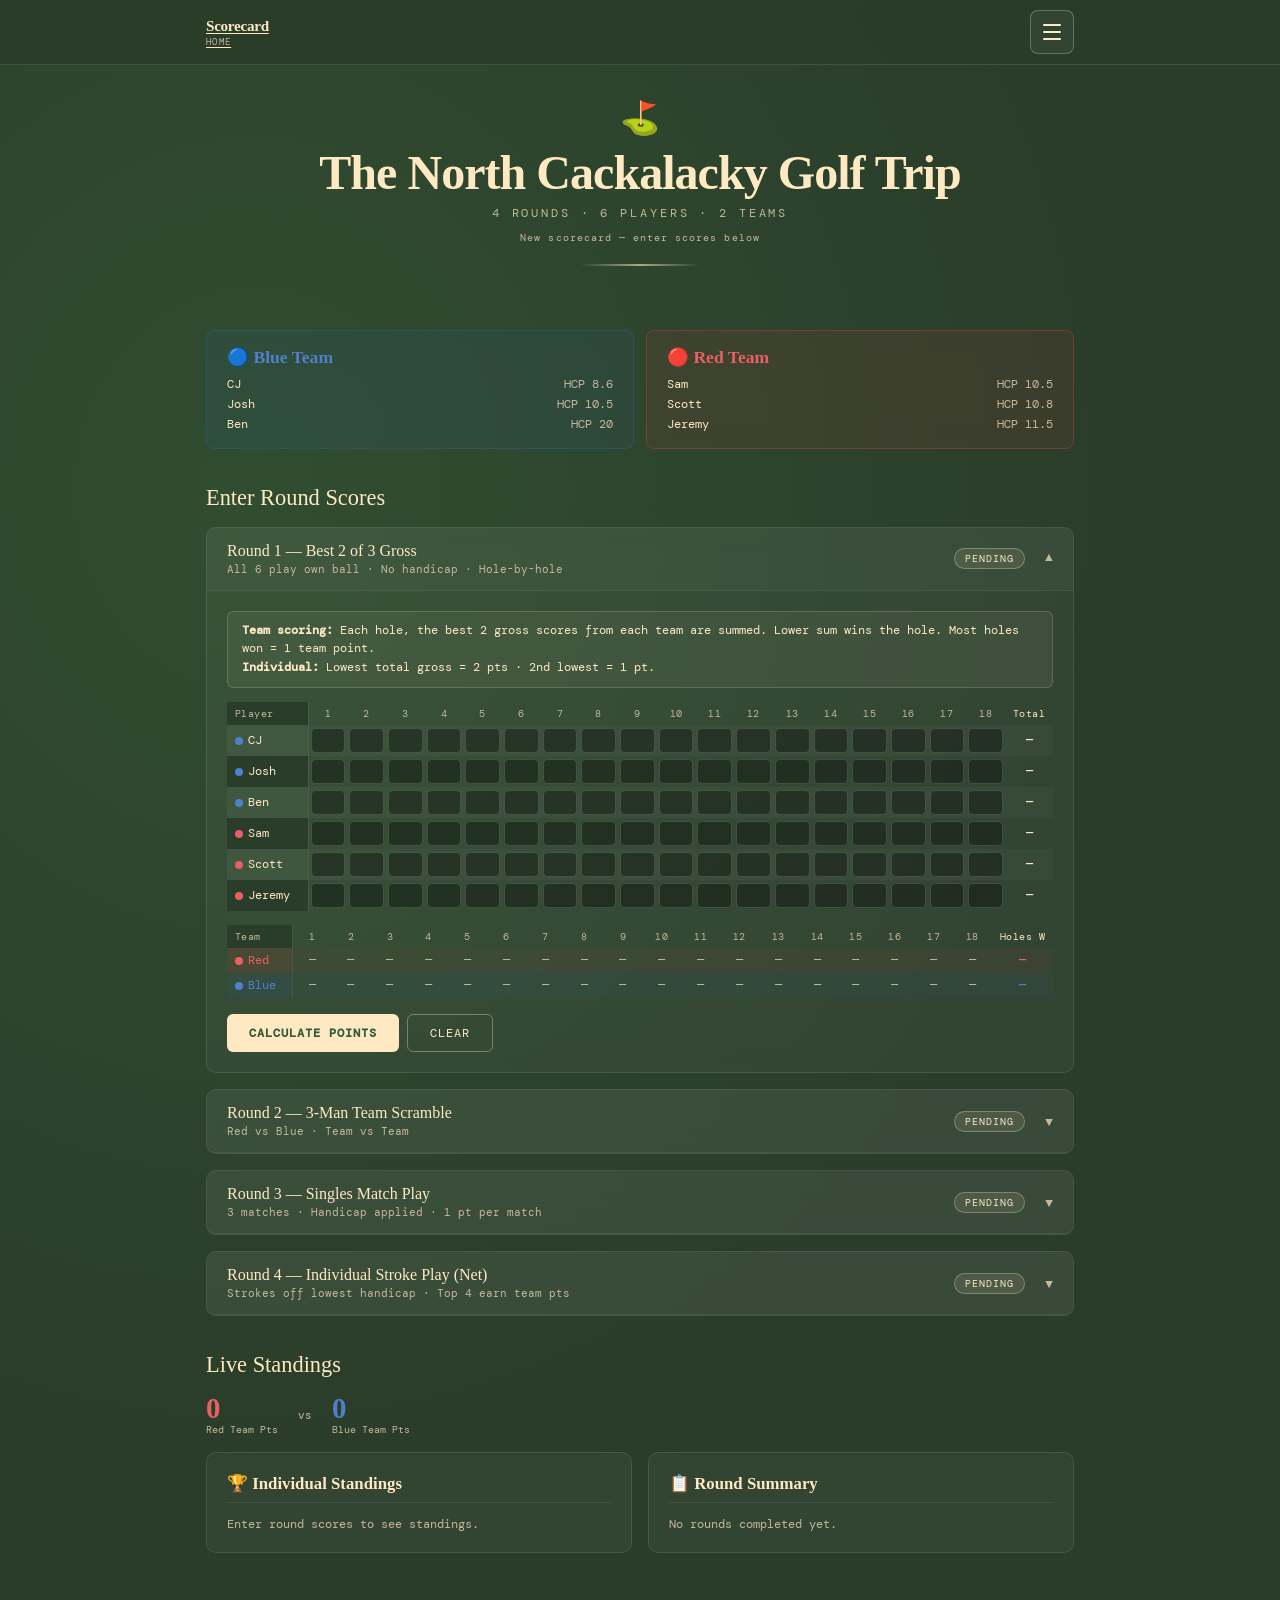
==== commit c5b8c033: "Sync site: round pages, styles, course images, .nojekyll for Pages Made-with: Cursor" ====
--- a/index.html
+++ b/index.html
@@ -453,7 +453,7 @@
     <div class="team-card red">
       <div class="team-label">🔴 Red Team</div>
       <div class="team-players">
-        <div class="player-row"><span>Sam</span><span class="hcp">HCP 9.4</span></div>
+        <div class="player-row"><span>Sam</span><span class="hcp">HCP 10.5</span></div>
         <div class="player-row"><span>Scott</span><span class="hcp">HCP 10.8</span></div>
         <div class="player-row"><span>Jeremy</span><span class="hcp">HCP 11.5</span></div>
       </div>
@@ -626,7 +626,7 @@
     </div>
     <div class="round-body" id="body-r4">
       <div class="info-box">
-        <strong>Course handicap strokes:</strong> CJ −0, Sam −1, Josh −3, Scott −3, Jeremy −4, Ben −14.<br>
+        <strong>Course handicap strokes:</strong> CJ −0, Sam −2, Josh −3, Scott −3, Jeremy −4, Ben −14.<br>
         <strong>Individual:</strong> 1st = 3 pts · 2nd = 2 pts · 3rd = 1 pt.<br>
         <strong>Team:</strong> Top 4 net scores each earn 1 point for their team (max 3 per team).
       </div>
@@ -671,11 +671,11 @@
   { name:'CJ',     team:'blue', hcp:8.6  },
   { name:'Josh',   team:'blue', hcp:10.5 },
   { name:'Ben',    team:'blue', hcp:20   },
-  { name:'Sam',    team:'red',  hcp:9.4  },
+  { name:'Sam',    team:'red',  hcp:10.5 },
   { name:'Scott',  team:'red',  hcp:10.8 },
   { name:'Jeremy', team:'red',  hcp:11.5 },
 ];
-const COURSE_HCP = { CJ:0, Josh:3, Ben:14, Sam:1, Scott:3, Jeremy:4 };
+const COURSE_HCP = { CJ:0, Josh:3, Ben:14, Sam:2, Scott:3, Jeremy:4 };
 const RED_NAMES  = ['Sam','Scott','Jeremy'];
 const BLUE_NAMES = ['CJ','Josh','Ben'];
 const LS_KEY = 'ncgolf-scores-v2';
--- a/shared.css
+++ b/shared.css
@@ -33,6 +33,15 @@
     radial-gradient(ellipse at 80% 70%, rgba(42, 61, 42, 0.5) 0%, transparent 60%);
 }
 
+/* Links: match surrounding text (no default blue), bold, always underlined */
+a,
+a:visited {
+  color: inherit;
+  font-weight: 700;
+  text-decoration: underline;
+  text-underline-offset: 2px;
+}
+
 .wrapper {
   max-width: 900px;
   margin: 0 auto;
@@ -65,7 +74,6 @@
   font-size: 0.95rem;
   font-weight: 700;
   color: var(--gold);
-  text-decoration: none;
   letter-spacing: -0.02em;
   line-height: 1.25;
 }
@@ -159,7 +167,6 @@
   padding: 12px 18px;
   font-size: 0.78rem;
   color: var(--cream);
-  text-decoration: none;
   line-height: 1.35;
   border-bottom: 1px solid rgba(255, 255, 255, 0.05);
   transition: background 0.15s;
@@ -190,70 +197,186 @@
   margin-bottom: 4px;
 }
 
-/* Round info pages — minimal typography */
-.round-info-page .info-hero {
-  text-align: center;
-  margin-bottom: 32px;
-  padding-bottom: 24px;
-  border-bottom: 1px solid rgba(255, 233, 195, 0.12);
-}
-
-.round-info-page .info-hero .flag-icon {
-  font-size: 2rem;
-  margin-bottom: 8px;
-  display: block;
-}
-
-.round-info-page .info-hero h1 {
+/* Round info pages — photo hero + day sheet */
+body.round-info-page {
+  min-height: 100vh;
+  display: flex;
+  flex-direction: column;
+}
+
+body.round-info-page .site-nav {
+  flex-shrink: 0;
+}
+
+.round-info-page .round-main {
+  flex: 1;
+  display: flex;
+  flex-direction: column;
+  width: 100%;
+  max-width: none;
+  margin: 0;
+  padding: 0;
+  min-height: 0;
+}
+
+.day-hero {
+  position: relative;
+  margin: 0;
+  width: 100%;
+  height: min(42vh, 340px);
+  overflow: hidden;
+  border-radius: 0;
+  flex-shrink: 0;
+}
+
+/* Use <img class="day-hero-img" src="images/..."> in HTML so paths resolve
+   relative to each page (reliable on GitHub Pages; CSS url() can confuse browsers). */
+.day-hero-img {
+  position: absolute;
+  inset: 0;
+  width: 100%;
+  height: 100%;
+  object-fit: cover;
+  object-position: center;
+  display: block;
+  z-index: 0;
+}
+
+.day-hero-banner {
+  position: absolute;
+  left: 0;
+  bottom: 0;
+  z-index: 1;
+  background: #3d5242;
+  color: #fdf2d0;
   font-family: Georgia, "Times New Roman", serif;
-  font-size: clamp(1.5rem, 5vw, 2.25rem);
-  font-weight: 900;
-  color: var(--gold);
-  letter-spacing: -0.02em;
-  line-height: 1.15;
-}
-
-.round-info-page .info-hero .subtitle {
-  font-size: 0.72rem;
-  letter-spacing: 0.2em;
-  text-transform: uppercase;
-  color: rgba(255, 233, 195, 0.7);
-  margin-top: 8px;
-}
-
-.round-info-page .info-content {
-  font-size: 0.85rem;
-  line-height: 1.65;
-  color: var(--parchment);
-}
-
-.round-info-page .info-content h2 {
+  font-size: clamp(1.75rem, 5vw, 2.35rem);
+  font-weight: 700;
+  padding: 0.5rem 1.15rem 0.6rem;
+  line-height: 1;
+  border-radius: 0;
+  box-shadow: 0 6px 24px rgba(0, 0, 0, 0.25);
+}
+
+.day-sheet {
+  flex: 1 1 auto;
+  width: 100%;
+  display: flex;
+  flex-direction: column;
+  align-items: center;
+  padding: 28px 20px 80px;
+  box-sizing: border-box;
+}
+
+.day-sheet .day-section {
+  width: 100%;
+  max-width: 900px;
+}
+
+.day-sheet--r1,
+.day-sheet--r2 {
+  background: #f5e6be;
+}
+
+.day-sheet--r3 {
+  background: #f5e6c4;
+}
+
+.day-sheet--r4 {
+  background: #fdf2d0;
+}
+
+.day-section + .day-section {
+  margin-top: 32px;
+}
+
+.day-section h2 {
   font-family: Georgia, serif;
-  font-size: 1.2rem;
-  color: var(--gold);
-  margin: 28px 0 12px;
-}
-
-.round-info-page .info-content p {
+  font-size: 1.35rem;
+  font-weight: 700;
+  color: #3d5242;
   margin-bottom: 14px;
 }
 
-.round-info-page .info-content ul,
-.round-info-page .info-content ol {
-  margin: 0 0 14px 1.25rem;
-}
-
-.round-info-page .info-content li {
+.leader-row {
+  display: flex;
+  align-items: baseline;
+  gap: 0.35rem;
+  margin-bottom: 10px;
+  font-size: 0.82rem;
+}
+
+.leader-label {
+  font-family: Georgia, serif;
+  font-weight: 700;
+  color: #3d5242;
+  flex-shrink: 0;
+}
+
+.leader-dots {
+  flex: 1;
+  border-bottom: 1px dotted rgba(61, 82, 66, 0.5);
+  min-height: 0.35em;
+  margin-bottom: 3px;
+}
+
+.leader-value {
+  font-family: "DM Mono", monospace;
+  font-size: 0.78rem;
+  color: #3d5242;
+  flex-shrink: 0;
+  text-align: right;
+  max-width: 58%;
+}
+
+.leader-value a.course-link {
+  text-decoration-color: rgba(61, 82, 66, 0.35);
+}
+
+.leader-value a.course-link:hover {
+  text-decoration-color: rgba(61, 82, 66, 0.65);
+}
+
+.two-col {
+  display: grid;
+  grid-template-columns: 1fr 1fr;
+  gap: 24px 36px;
+}
+
+.col-block h3 {
+  font-family: Georgia, serif;
+  font-size: 0.95rem;
+  font-weight: 700;
+  color: #3d5242;
+  margin-bottom: 10px;
+}
+
+.col-block h3 + h3 {
+  margin-top: 16px;
+}
+
+.col-block ul {
+  margin: 0 0 0 1.1rem;
+  padding: 0;
+}
+
+.col-block li {
+  font-family: "DM Mono", monospace;
+  font-size: 0.76rem;
+  color: #3d5242;
   margin-bottom: 6px;
-}
-
-.round-info-page .info-placeholder {
-  padding: 20px;
-  border: 1px dashed rgba(255, 233, 195, 0.25);
-  border-radius: 8px;
-  color: var(--muted);
-  font-size: 0.78rem;
-  text-align: center;
+  line-height: 1.5;
+}
+
+@media (max-width: 640px) {
+  .two-col {
+    grid-template-columns: 1fr;
+  }
+
+  .leader-value {
+    max-width: 65%;
+    font-size: 0.72rem;
+  }
 }
 
 @media (max-width: 600px) {
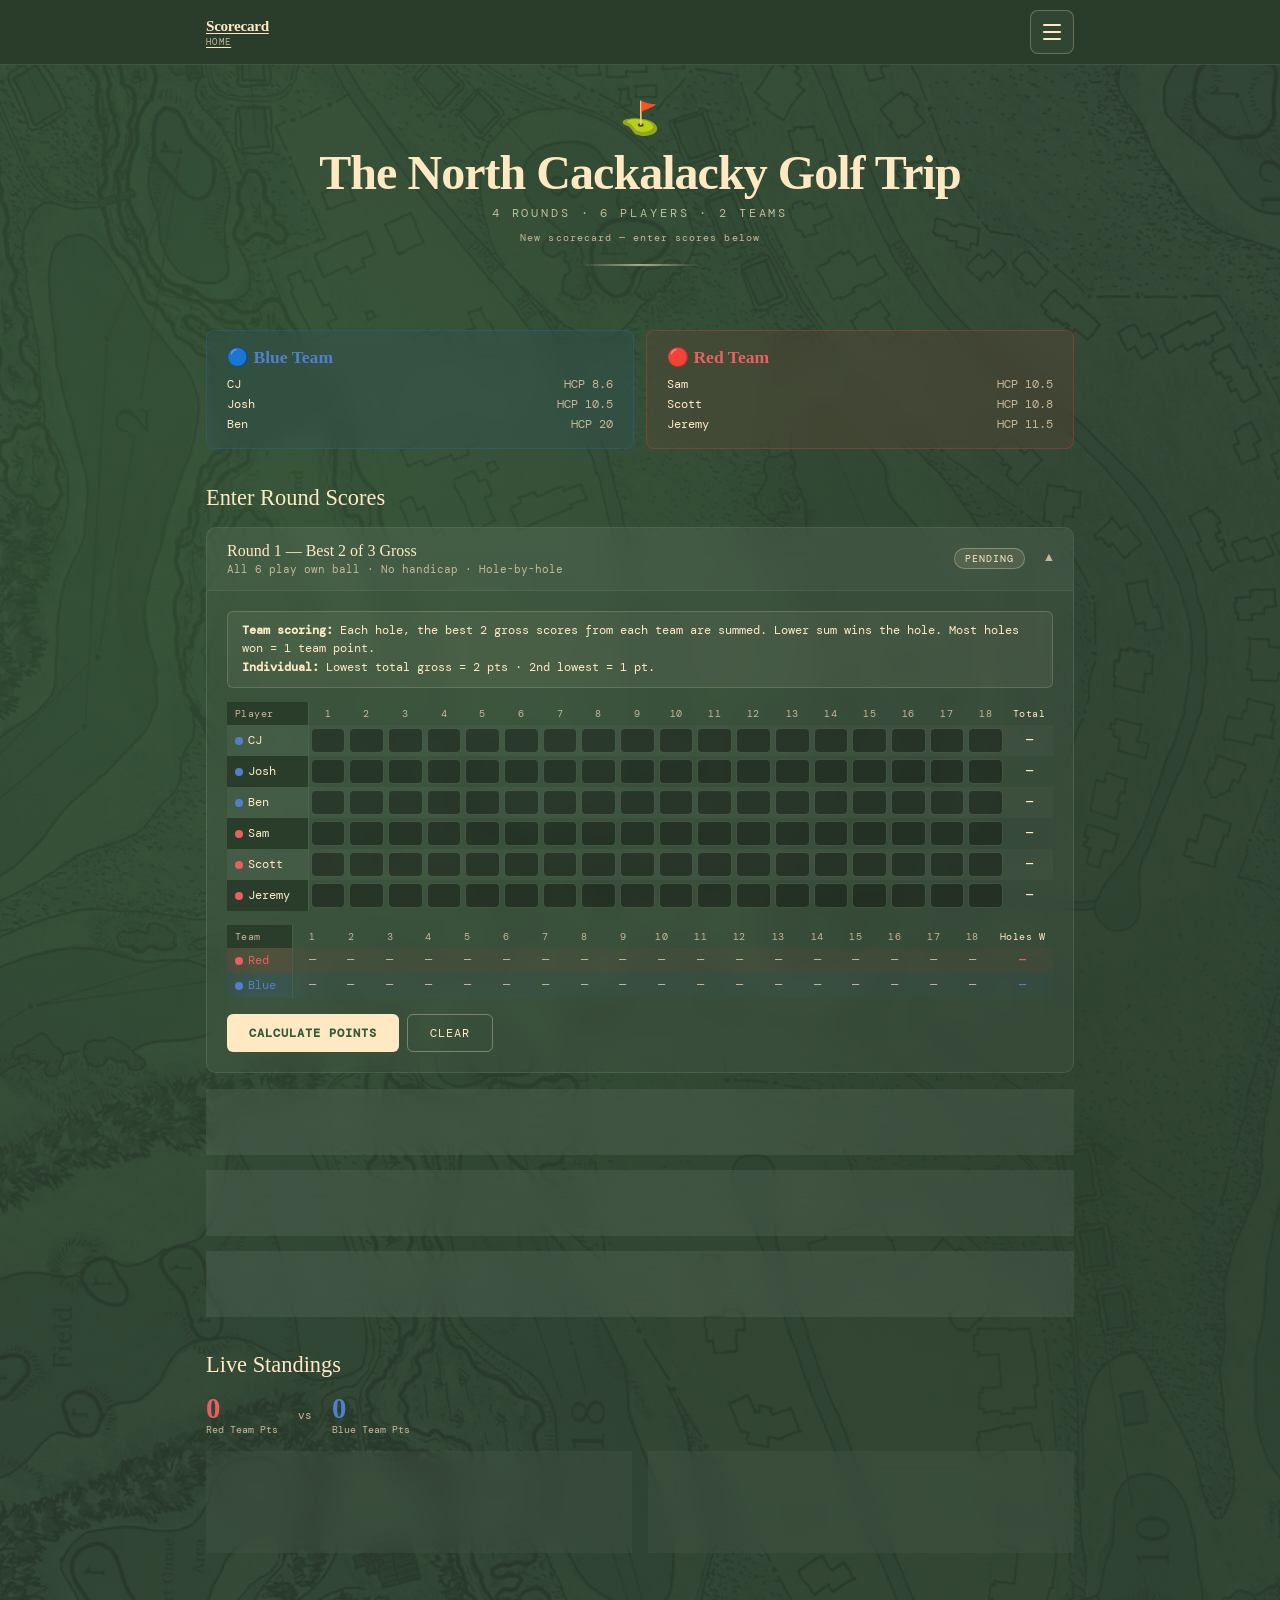
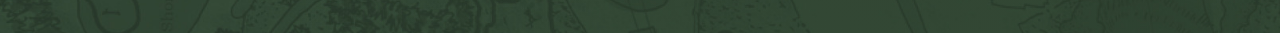
==== commit 13c283bc: "Add favicon and apple-touch-icon Made-with: Cursor" ====
--- a/index.html
+++ b/index.html
@@ -7,6 +7,8 @@
 <link rel="preconnect" href="https://fonts.googleapis.com">
 <link href="https://fonts.googleapis.com/css2?family=DM+Mono:wght@300;400;500&display=swap" rel="stylesheet">
 <link rel="stylesheet" href="shared.css">
+<link rel="icon" type="image/png" sizes="16x16" href="images/NC%20favicon.png">
+<link rel="apple-touch-icon" sizes="180x180" href="images/NC.png">
 <style>
   /* HEADER */
   header {
--- a/shared.css
+++ b/shared.css
@@ -24,13 +24,17 @@
 }
 
 body {
-  background: var(--green-deep);
+  background-color: var(--green-deep);
   color: var(--cream);
   font-family: "DM Mono", monospace;
   min-height: 100vh;
   background-image:
     radial-gradient(ellipse at 20% 30%, rgba(61, 107, 61, 0.35) 0%, transparent 60%),
-    radial-gradient(ellipse at 80% 70%, rgba(42, 61, 42, 0.5) 0%, transparent 60%);
+    radial-gradient(ellipse at 80% 70%, rgba(42, 61, 42, 0.5) 0%, transparent 60%),
+    url("images/background.jpeg");
+  background-size: auto, auto, cover;
+  background-position: center;
+  background-repeat: no-repeat;
 }
 
 /* Links: match surrounding text (no default blue), bold, always underlined */
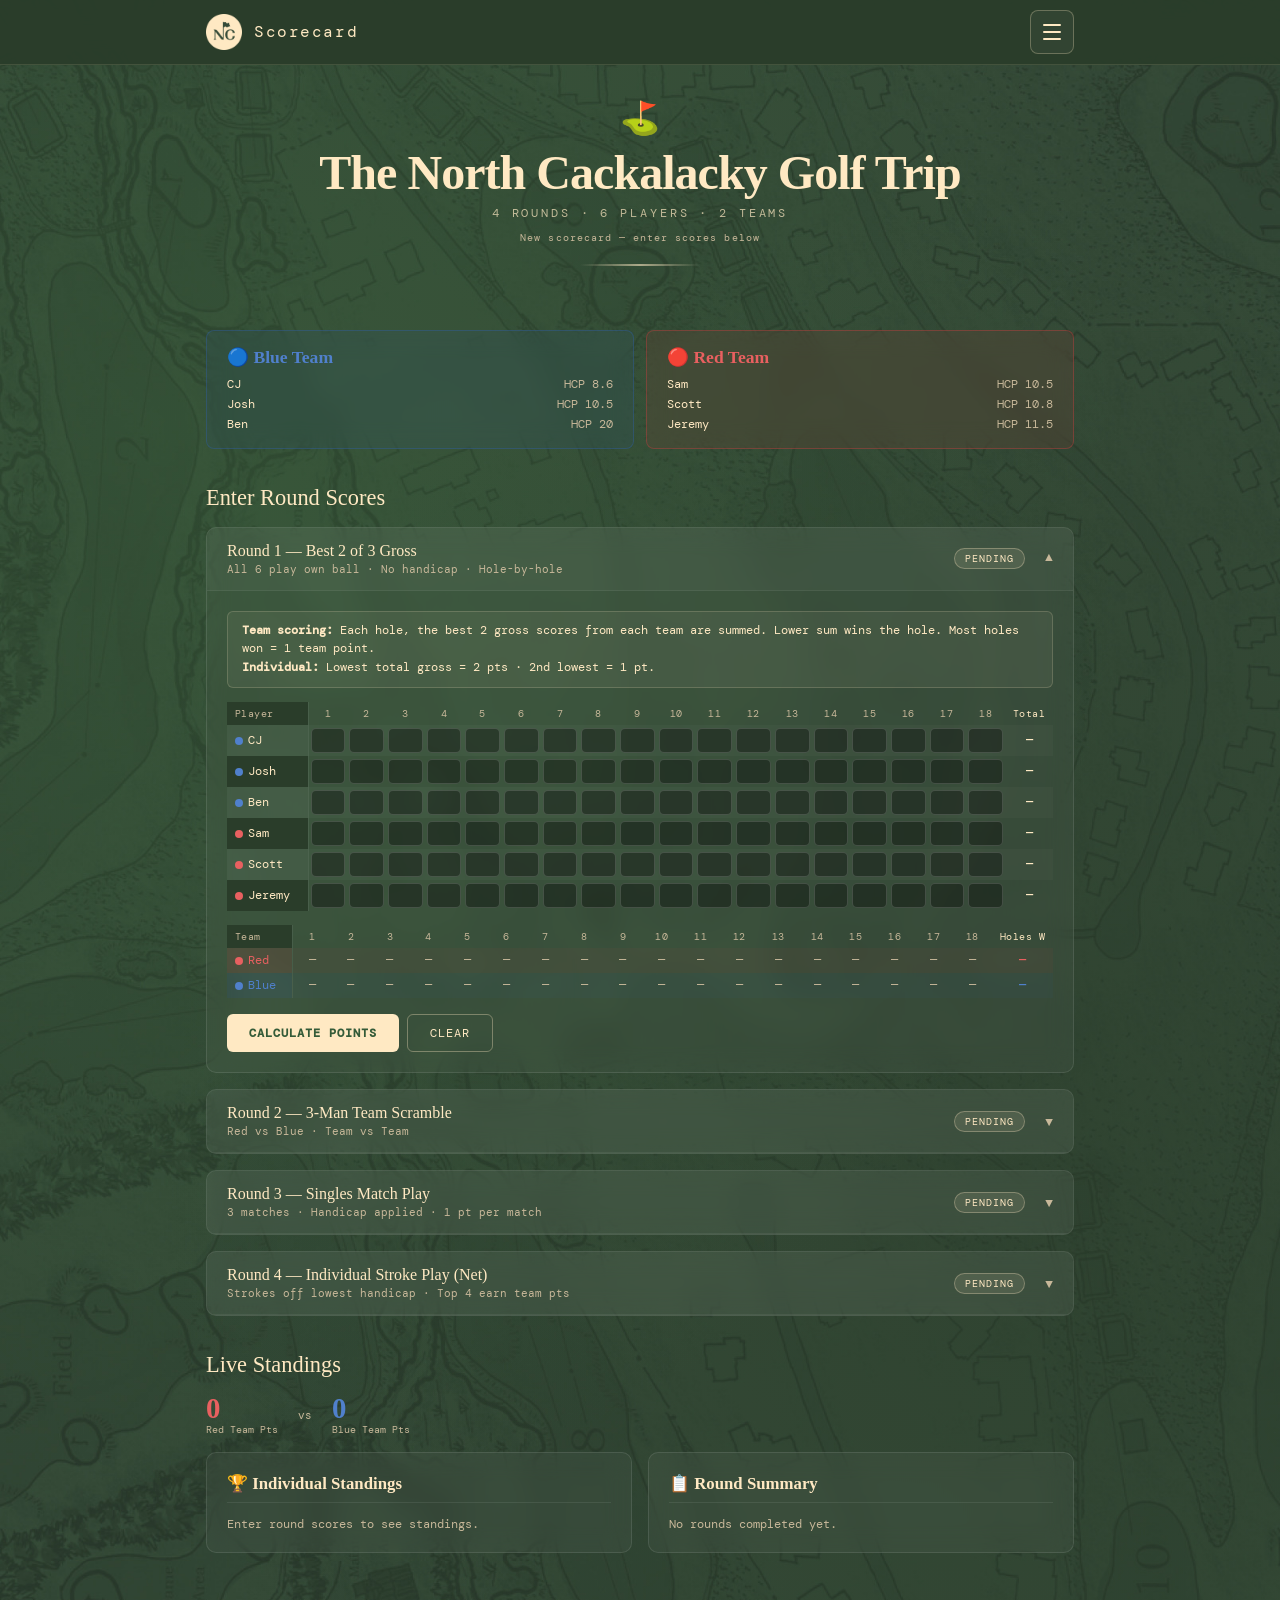
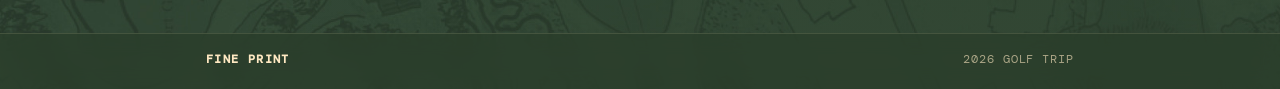
==== commit 99d94eeb: "Add Fine Print page and site footer Made-with: Cursor" ====
--- a/index.html
+++ b/index.html
@@ -665,6 +665,13 @@
 
 </div><!-- /wrapper -->
 
+<footer class="site-footer" aria-label="Footer">
+  <div class="site-footer-inner">
+    <a href="rules.html">Fine Print</a>
+    <span class="site-footer-meta">2026 Golf Trip</span>
+  </div>
+</footer>
+
 <script>
 // ═══════════════════════════════════════════════════════
 //  DATA
--- a/shared.css
+++ b/shared.css
@@ -74,20 +74,37 @@
 }
 
 .site-nav-home {
-  font-family: Georgia, "Times New Roman", serif;
-  font-size: 0.95rem;
-  font-weight: 700;
+  font-family: "DM Mono", monospace;
+  font-size: 0.98rem;
+  font-weight: 400;
   color: var(--gold);
-  letter-spacing: -0.02em;
+  letter-spacing: 0.1em;
   line-height: 1.25;
+  /* Override global link underline for the nav link only */
+  text-decoration: none;
+  display: flex;
+  align-items: center;
+  gap: 12px;
 }
 
 .site-nav-home:hover {
   color: var(--gold-light);
 }
 
+.site-nav-home::before {
+  content: "";
+  width: 36px;
+  height: 36px;
+  flex-shrink: 0;
+  background-image: url("images/NC%20logo-inv.png");
+  background-size: contain;
+  background-repeat: no-repeat;
+  background-position: center;
+}
+
+
 .site-nav-home-sub {
-  display: block;
+  display: none;
   font-family: "DM Mono", monospace;
   font-size: 0.58rem;
   font-weight: 400;
@@ -172,6 +189,8 @@
   font-size: 0.78rem;
   color: var(--cream);
   line-height: 1.35;
+  /* Override global link underline for dropdown nav only */
+  text-decoration: none;
   border-bottom: 1px solid rgba(255, 255, 255, 0.05);
   transition: background 0.15s;
 }
@@ -388,3 +407,105 @@
     padding: 10px 12px;
   }
 }
+
+/* ——— Footer ——— */
+.site-footer {
+  border-top: 1px solid rgba(255, 233, 195, 0.12);
+  background: rgba(42, 61, 42, 0.72);
+  backdrop-filter: blur(10px);
+  -webkit-backdrop-filter: blur(10px);
+}
+
+.site-footer-inner {
+  max-width: 900px;
+  margin: 0 auto;
+  padding: 18px 16px 22px;
+  display: flex;
+  align-items: center;
+  justify-content: space-between;
+  gap: 14px;
+  color: rgba(255, 233, 195, 0.78);
+  font-size: 0.72rem;
+  letter-spacing: 0.08em;
+  text-transform: uppercase;
+}
+
+.site-footer a,
+.site-footer a:visited {
+  color: var(--gold);
+  text-decoration: none;
+  font-weight: 600;
+  letter-spacing: 0.12em;
+}
+
+.site-footer a:hover,
+.site-footer a:focus-visible {
+  color: var(--gold-light);
+  text-decoration: underline;
+  text-underline-offset: 3px;
+}
+
+.site-footer-meta {
+  color: rgba(255, 233, 195, 0.6);
+}
+
+/* ——— Fine print page ——— */
+.fine-print-page .wrapper {
+  max-width: 760px;
+  padding-top: 26px;
+}
+
+.fine-print-card {
+  background: rgba(0, 0, 0, 0.22);
+  border: 1px solid rgba(255, 233, 195, 0.12);
+  border-radius: 14px;
+  padding: 22px 18px;
+  backdrop-filter: blur(10px);
+  -webkit-backdrop-filter: blur(10px);
+}
+
+.fine-print-title {
+  font-family: Georgia, "Times New Roman", serif;
+  font-size: clamp(2.1rem, 7vw, 2.7rem);
+  font-weight: 900;
+  color: var(--gold);
+  letter-spacing: -0.02em;
+  margin-bottom: 16px;
+}
+
+.fine-print-title .kicker {
+  opacity: 0.9;
+  margin-right: 6px;
+}
+
+.fine-print-section + .fine-print-section {
+  margin-top: 22px;
+}
+
+.fine-print-section h2 {
+  font-family: Georgia, "Times New Roman", serif;
+  font-size: 1.15rem;
+  font-weight: 800;
+  color: var(--gold);
+  margin-bottom: 10px;
+}
+
+.fine-print-section p,
+.fine-print-section li {
+  font-size: 0.9rem;
+  line-height: 1.55;
+  color: rgba(255, 233, 195, 0.9);
+}
+
+.fine-print-section .muted {
+  color: rgba(255, 233, 195, 0.72);
+}
+
+.fine-print-section ul,
+.fine-print-section ol {
+  margin: 10px 0 0 1.15rem;
+}
+
+.fine-print-section li + li {
+  margin-top: 6px;
+}
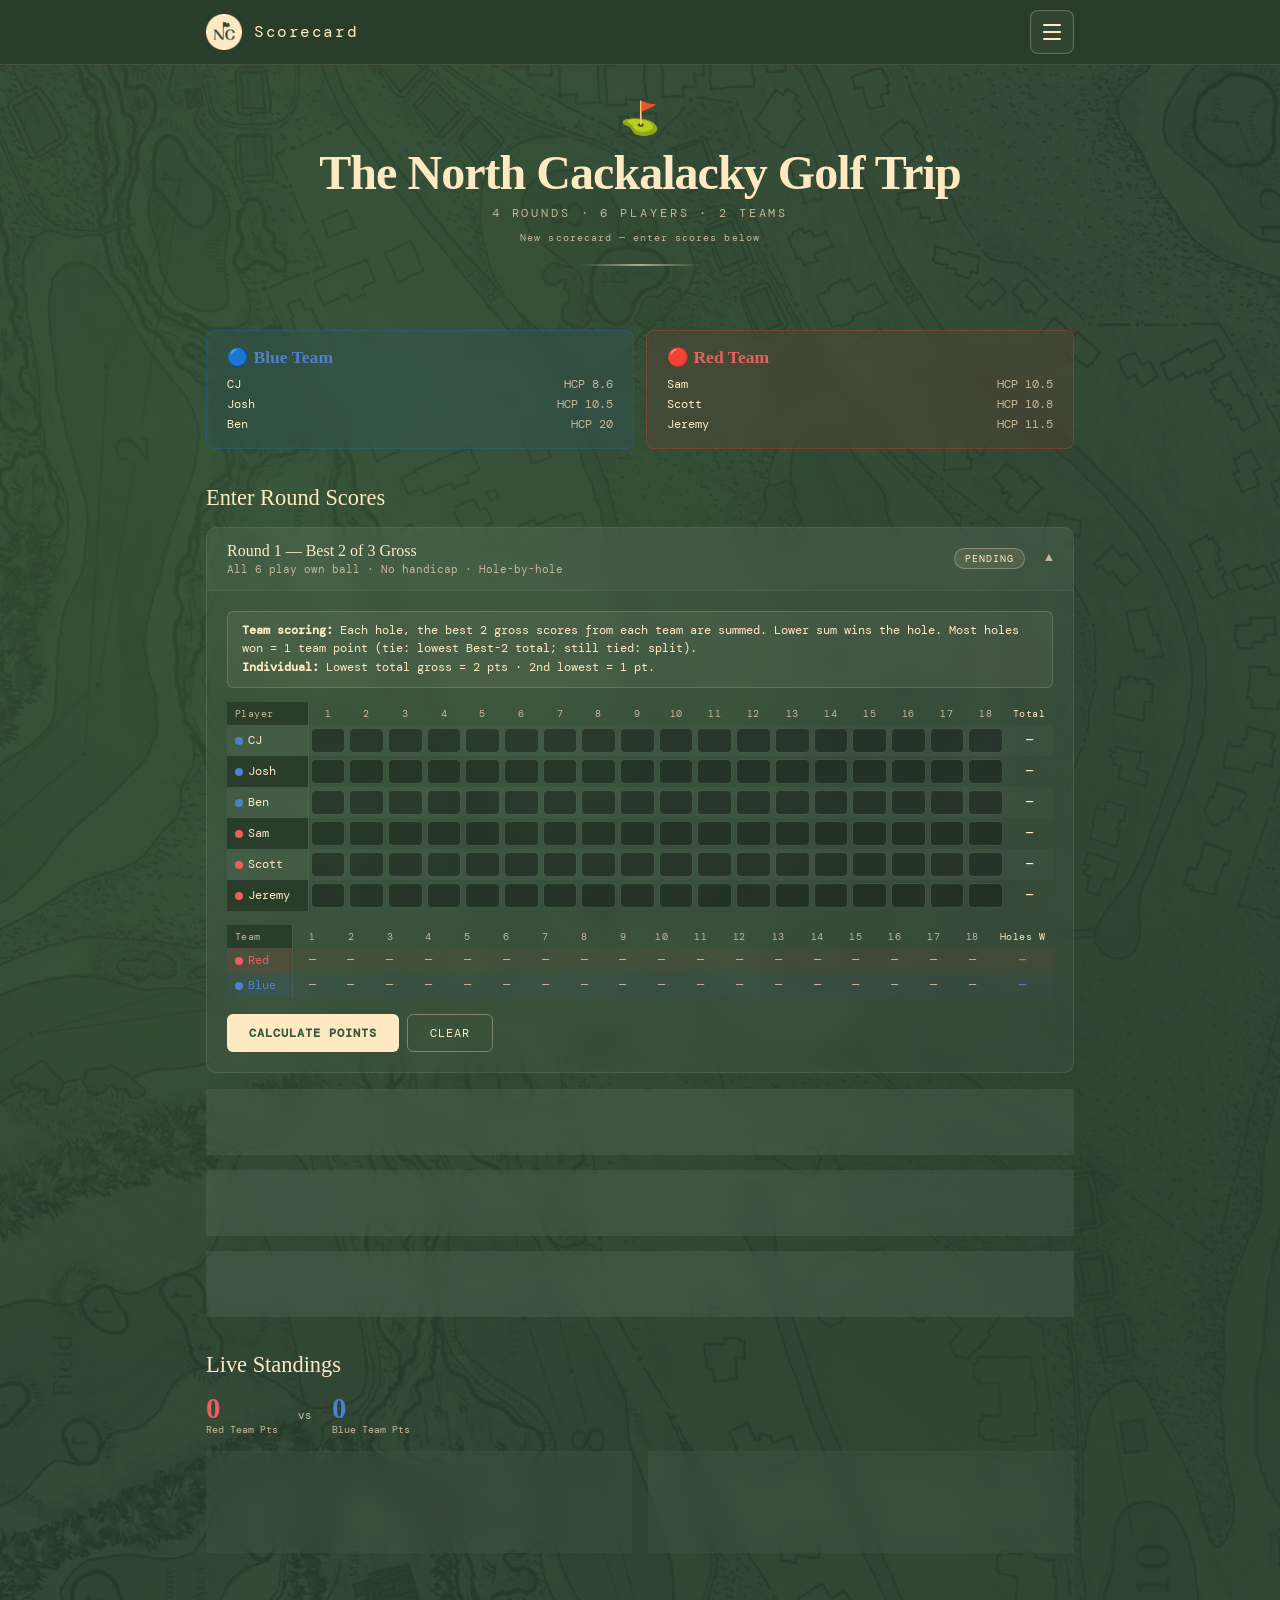
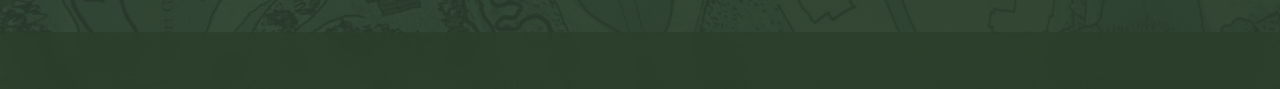
==== commit c41492bf: "Add Round 1 best-2 gross tiebreaker When holes won are tied in Round 1, award the team point to the " ====
--- a/index.html
+++ b/index.html
@@ -479,7 +479,7 @@
     </div>
     <div class="round-body" id="body-r1">
       <div class="info-box">
-        <strong>Team scoring:</strong> Each hole, the best 2 gross scores from each team are summed. Lower sum wins the hole. Most holes won = 1 team point.<br>
+        <strong>Team scoring:</strong> Each hole, the best 2 gross scores from each team are summed. Lower sum wins the hole. Most holes won = 1 team point (tie: lowest Best-2 total; still tied: split).<br>
         <strong>Individual:</strong> Lowest total gross = 2 pts · 2nd lowest = 1 pt.
       </div>
       <div id="r1-scorecard"></div>
@@ -881,9 +881,12 @@
   if (!allFilled) { alert('Please enter all 18 hole scores for all 6 players.'); return; }
 
   let redHoles = 0, blueHoles = 0;
+  let redBest2Total = 0, blueBest2Total = 0;
   for (let h = 0; h < 18; h++) {
     const rB = RED_NAMES.map(n=>holeScores[n][h]).sort((a,b)=>a-b).slice(0,2).reduce((a,b)=>a+b,0);
     const bB = BLUE_NAMES.map(n=>holeScores[n][h]).sort((a,b)=>a-b).slice(0,2).reduce((a,b)=>a+b,0);
+    redBest2Total += rB;
+    blueBest2Total += bB;
     if (rB < bB) redHoles++;
     else if (bB < rB) blueHoles++;
   }
@@ -891,7 +894,12 @@
   let redTeamPts = 0, blueTeamPts = 0, teamWinner;
   if (redHoles > blueHoles)       { redTeamPts  = 1; teamWinner = 'red'; }
   else if (blueHoles > redHoles)  { blueTeamPts = 1; teamWinner = 'blue'; }
-  else                             { redTeamPts  = 0.5; blueTeamPts = 0.5; teamWinner = 'tie'; }
+  else {
+    // Tie-breaker: lowest total of "best 2 of 3" gross across 18 holes.
+    if (redBest2Total < blueBest2Total)      { redTeamPts  = 1; teamWinner = 'red'; }
+    else if (blueBest2Total < redBest2Total) { blueTeamPts = 1; teamWinner = 'blue'; }
+    else                                      { redTeamPts  = 0.5; blueTeamPts = 0.5; teamWinner = 'tie'; }
+  }
 
   const totals = PLAYERS.map(p => ({...p, score: holeScores[p.name].reduce((a,b)=>a+b,0)}))
                          .sort((a,b) => a.score - b.score);
@@ -899,7 +907,7 @@
   indPts[totals[0].name] = 2;
   indPts[totals[1].name] = 1;
 
-  state.rounds.r1 = { holeScores, indPts, redTeamPts, blueTeamPts, teamWinner, redHoles, blueHoles, totals };
+  state.rounds.r1 = { holeScores, indPts, redTeamPts, blueTeamPts, teamWinner, redHoles, blueHoles, redBest2Total, blueBest2Total, totals };
   recomputeTotals();
   renderR1Results(state.rounds.r1);
   setBadge('r1', 'complete');
@@ -921,6 +929,7 @@
   html += `</tbody></table>
   <div style="margin-top:10px;font-size:0.75rem;color:var(--parchment)">
     Holes won: 🔴 Red <strong>${rd.redHoles}</strong> &nbsp;|&nbsp; 🔵 Blue <strong>${rd.blueHoles}</strong> &nbsp;|&nbsp; Halved <strong>${18-rd.redHoles-rd.blueHoles}</strong><br>
+    Best-2 gross total: 🔴 Red <strong>${rd.redBest2Total ?? '—'}</strong> &nbsp;|&nbsp; 🔵 Blue <strong>${rd.blueBest2Total ?? '—'}</strong><br>
     Team point: ${rd.teamWinner==='tie'?'Split (0.5 each)':rd.teamWinner==='red'?'🔴 Red (+1)':'🔵 Blue (+1)'}
   </div></div>`;
   document.getElementById('r1-results').innerHTML = html;
--- a/shared.css
+++ b/shared.css
@@ -410,6 +410,7 @@
 
 /* ——— Footer ——— */
 .site-footer {
+  width: 100%;
   border-top: 1px solid rgba(255, 233, 195, 0.12);
   background: rgba(42, 61, 42, 0.72);
   backdrop-filter: blur(10px);
@@ -417,6 +418,7 @@
 }
 
 .site-footer-inner {
+  width: 100%;
   max-width: 900px;
   margin: 0 auto;
   padding: 18px 16px 22px;
@@ -456,21 +458,21 @@
 }
 
 .fine-print-card {
-  background: rgba(0, 0, 0, 0.22);
-  border: 1px solid rgba(255, 233, 195, 0.12);
-  border-radius: 14px;
-  padding: 22px 18px;
-  backdrop-filter: blur(10px);
-  -webkit-backdrop-filter: blur(10px);
+  background: transparent;
+  border: none;
+  border-radius: 0;
+  padding: 0;
+  backdrop-filter: none;
+  -webkit-backdrop-filter: none;
 }
 
 .fine-print-title {
   font-family: Georgia, "Times New Roman", serif;
-  font-size: clamp(2.1rem, 7vw, 2.7rem);
-  font-weight: 900;
+  font-size: 1.4rem;
+  font-weight: 800;
   color: var(--gold);
-  letter-spacing: -0.02em;
-  margin-bottom: 16px;
+  letter-spacing: -0.01em;
+  margin: 10px 0 18px;
 }
 
 .fine-print-title .kicker {
@@ -484,7 +486,7 @@
 
 .fine-print-section h2 {
   font-family: Georgia, "Times New Roman", serif;
-  font-size: 1.15rem;
+  font-size: 0.95rem;
   font-weight: 800;
   color: var(--gold);
   margin-bottom: 10px;
@@ -492,18 +494,15 @@
 
 .fine-print-section p,
 .fine-print-section li {
-  font-size: 0.9rem;
+  font-size: 0.76rem;
   line-height: 1.55;
   color: rgba(255, 233, 195, 0.9);
 }
 
-.fine-print-section .muted {
-  color: rgba(255, 233, 195, 0.72);
-}
-
 .fine-print-section ul,
 .fine-print-section ol {
-  margin: 10px 0 0 1.15rem;
+  margin: 10px 0 0 1.95rem;
+  padding-left: 0.2rem;
 }
 
 .fine-print-section li + li {
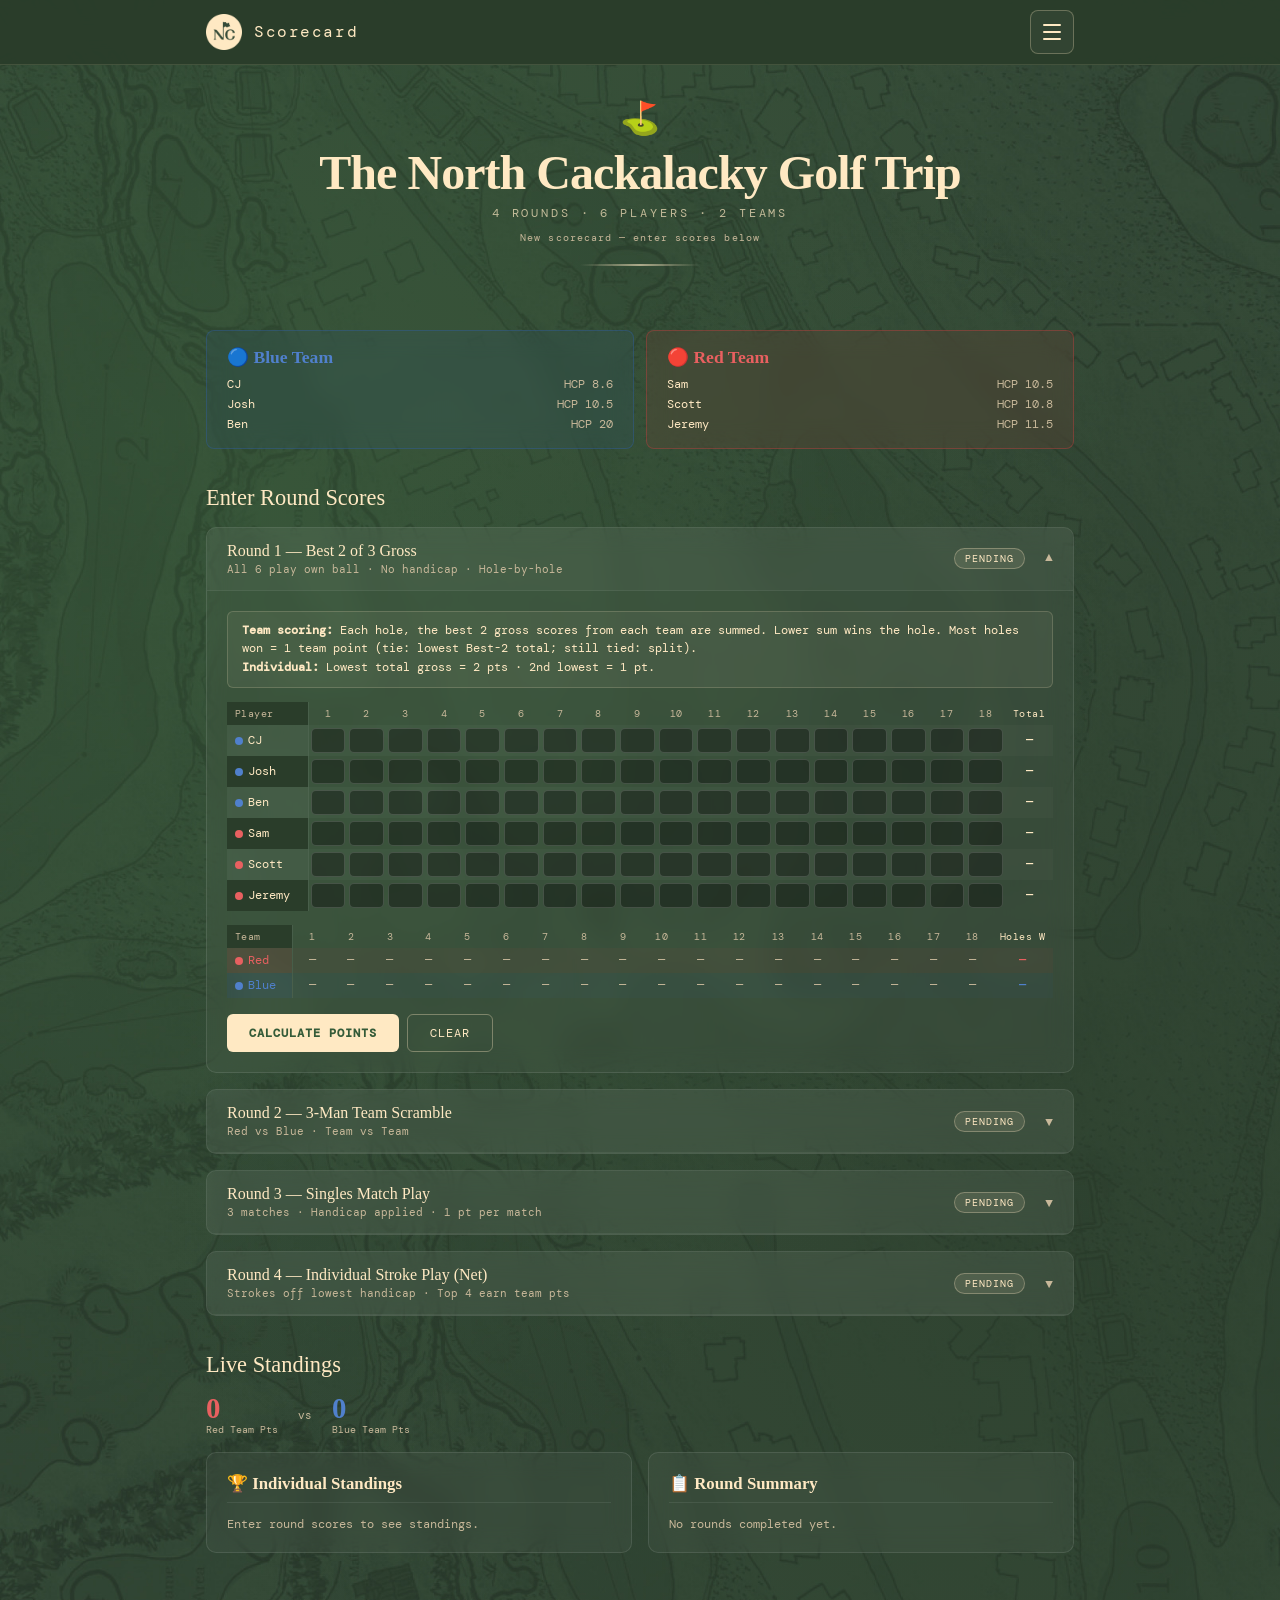
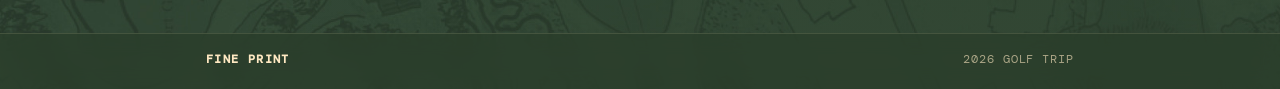
==== commit 6af0e1b4: "Round 3: Sam stroke holes 2, 16, and 17 vs CJ Made-with: Cursor" ====
--- a/index.html
+++ b/index.html
@@ -539,73 +539,9 @@
     </div>
     <div class="round-body" id="body-r3">
       <div class="info-box">
-        <strong>Scoring:</strong> Each of 3 matches worth 1 point. Win = 1 pt individual + 1 pt for team. Tie = 0.5 pts each.
-      </div>
-      <div id="r3-matches">
-        <div class="match-block">
-          <label class="small">Match 1</label>
-          <div class="match-vs-grid">
-            <div>
-              <label class="small">🔴 Red player</label>
-              <select id="r3-m1-red"><option value="">— Select —</option><option>Sam</option><option>Scott</option><option>Jeremy</option></select>
-            </div>
-            <div class="vs-label">vs</div>
-            <div>
-              <label class="small">🔵 Blue player</label>
-              <select id="r3-m1-blue"><option value="">— Select —</option><option>CJ</option><option>Josh</option><option>Ben</option></select>
-            </div>
-          </div>
-          <label class="small">Result</label>
-          <select id="r3-m1-result">
-            <option value="">— Select result —</option>
-            <option value="red">Red wins</option>
-            <option value="blue">Blue wins</option>
-            <option value="tie">Tie / Halved</option>
-          </select>
-        </div>
-        <div class="match-block">
-          <label class="small">Match 2</label>
-          <div class="match-vs-grid">
-            <div>
-              <label class="small">🔴 Red player</label>
-              <select id="r3-m2-red"><option value="">— Select —</option><option>Sam</option><option>Scott</option><option>Jeremy</option></select>
-            </div>
-            <div class="vs-label">vs</div>
-            <div>
-              <label class="small">🔵 Blue player</label>
-              <select id="r3-m2-blue"><option value="">— Select —</option><option>CJ</option><option>Josh</option><option>Ben</option></select>
-            </div>
-          </div>
-          <label class="small">Result</label>
-          <select id="r3-m2-result">
-            <option value="">— Select result —</option>
-            <option value="red">Red wins</option>
-            <option value="blue">Blue wins</option>
-            <option value="tie">Tie / Halved</option>
-          </select>
-        </div>
-        <div class="match-block">
-          <label class="small">Match 3</label>
-          <div class="match-vs-grid">
-            <div>
-              <label class="small">🔴 Red player</label>
-              <select id="r3-m3-red"><option value="">— Select —</option><option>Sam</option><option>Scott</option><option>Jeremy</option></select>
-            </div>
-            <div class="vs-label">vs</div>
-            <div>
-              <label class="small">🔵 Blue player</label>
-              <select id="r3-m3-blue"><option value="">— Select —</option><option>CJ</option><option>Josh</option><option>Ben</option></select>
-            </div>
-          </div>
-          <label class="small">Result</label>
-          <select id="r3-m3-result">
-            <option value="">— Select result —</option>
-            <option value="red">Red wins</option>
-            <option value="blue">Blue wins</option>
-            <option value="tie">Tie / Halved</option>
-          </select>
-        </div>
-      </div>
+        <strong>Handicap:</strong> Sam −3 strokes and Ben −9 over the round (taken on HCP holes). <strong>Scoring:</strong> Enter gross per hole; net decides each hole. Most holes won wins the match (halved if tied). Each match = 1 pt: win = 1 ind + 1 team · halved = 0.5 each.
+      </div>
+      <div id="r3-matches"></div>
       <div style="display:flex;gap:8px">
         <button class="btn btn-primary" onclick="calcR3()">Calculate Points</button>
         <button class="btn btn-secondary" onclick="clearRound('r3')">Clear</button>
@@ -628,7 +564,7 @@
     </div>
     <div class="round-body" id="body-r4">
       <div class="info-box">
-        <strong>Course handicap strokes:</strong> CJ −0, Sam −2, Josh −3, Scott −3, Jeremy −4, Ben −14.<br>
+        <strong>Course handicap strokes:</strong> CJ −0, Sam −3, Josh −3, Scott −3, Jeremy −4, Ben −14.<br>
         <strong>Individual:</strong> 1st = 3 pts · 2nd = 2 pts · 3rd = 1 pt.<br>
         <strong>Team:</strong> Top 4 net scores each earn 1 point for their team (max 3 per team).
       </div>
@@ -684,10 +620,17 @@
   { name:'Scott',  team:'red',  hcp:10.8 },
   { name:'Jeremy', team:'red',  hcp:11.5 },
 ];
-const COURSE_HCP = { CJ:0, Josh:3, Ben:14, Sam:2, Scott:3, Jeremy:4 };
+const COURSE_HCP = { CJ:0, Josh:3, Ben:14, Sam:3, Scott:3, Jeremy:4 };
 const RED_NAMES  = ['Sam','Scott','Jeremy'];
 const BLUE_NAMES = ['CJ','Josh','Ben'];
-const LS_KEY = 'ncgolf-scores-v2';
+const LS_KEY = 'ncgolf-scores-v3';
+
+/** Round 3 fixed singles matchups; strokeHoles[player] = holes where that player receives 1 stroke */
+const R3_MATCHES = [
+  { id: 1, red: 'Scott',  blue: 'Josh',   strokeHoles: {} },
+  { id: 2, red: 'Sam',    blue: 'CJ',     strokeHoles: { Sam: [2, 16, 17] } },
+  { id: 3, red: 'Jeremy', blue: 'Ben',    strokeHoles: { Ben: [1, 2, 5, 9, 12, 13, 14, 16, 17] } },
+];
 
 const state = {
   individualPts: { CJ:0, Josh:0, Ben:0, Sam:0, Scott:0, Jeremy:0 },
@@ -852,6 +795,112 @@
   });
 }
 
+function formatR3StrokeNote(match) {
+  const parts = [];
+  Object.keys(match.strokeHoles).forEach(player => {
+    const hs = match.strokeHoles[player];
+    if (hs && hs.length) {
+      const n = hs.length;
+      parts.push(`${player} −${n} stroke${n === 1 ? '' : 's'} (HCP holes)`);
+    }
+  });
+  return parts.length ? parts.join(' · ') : 'Straight up — no handicap strokes.';
+}
+
+function r3StrokeCount(match, playerName, hole) {
+  const hs = match.strokeHoles[playerName];
+  if (!hs) return 0;
+  return hs.includes(hole) ? 1 : 0;
+}
+
+function buildR3Inputs() {
+  const container = document.getElementById('r3-matches');
+  if (!container) return;
+  const holes = Array.from({ length: 18 }, (_, i) => i + 1);
+  let html = '';
+  R3_MATCHES.forEach(m => {
+    const note = formatR3StrokeNote(m);
+    html += `<div class="match-block" id="r3-block-${m.id}">
+      <label class="small">Match ${m.id} — <span class="dot red"></span>${m.red} vs <span class="dot blue"></span>${m.blue}</label>
+      <div class="small" style="color:var(--muted);margin-bottom:8px">${note}</div>
+      <div class="table-scroll"><table class="score-table"><thead><tr>
+        <th class="sticky-col" style="background:rgba(42,61,42,1)">Player</th>`;
+    holes.forEach(h => { html += `<th style="min-width:34px">${h}</th>`; });
+    html += `<th style="min-width:42px;color:var(--gold)">Gross</th></tr></thead><tbody>
+      <tr class="match-row-red">
+        <td class="sticky-col" style="background:rgba(201,64,64,0.08)">
+          <span style="display:flex;align-items:center;gap:5px"><span class="dot red"></span>${m.red}</span>
+        </td>`;
+    holes.forEach(h => {
+      html += `<td><input type="number" class="hole-inp" id="r3-m${m.id}-r-h${h}" min="1" max="15" inputmode="numeric" pattern="[0-9]*" oninput="updateR3MatchLive(${m.id})"></td>`;
+    });
+    html += `<td class="total-col" id="r3-m${m.id}-r-total">—</td></tr>
+      <tr class="match-row-blue">
+        <td class="sticky-col" style="background:rgba(48,96,168,0.08)">
+          <span style="display:flex;align-items:center;gap:5px"><span class="dot blue"></span>${m.blue}</span>
+        </td>`;
+    holes.forEach(h => {
+      html += `<td><input type="number" class="hole-inp" id="r3-m${m.id}-b-h${h}" min="1" max="15" inputmode="numeric" pattern="[0-9]*" oninput="updateR3MatchLive(${m.id})"></td>`;
+    });
+    html += `<td class="total-col" id="r3-m${m.id}-b-total">—</td></tr>
+      <tr>
+        <td class="sticky-col" style="background:rgba(42,61,42,0.95);font-size:0.7rem">Net (R/B)</td>`;
+    holes.forEach(h => {
+      html += `<td id="r3-m${m.id}-hole-${h}" style="font-size:0.65rem;color:var(--muted);text-align:center">—</td>`;
+    });
+    html += `<td class="total-col" id="r3-m${m.id}-match-status" style="font-size:0.68rem">—</td></tr>
+    </tbody></table></div></div>`;
+  });
+  container.innerHTML = html;
+}
+
+function updateR3MatchLive(mid) {
+  const m = R3_MATCHES.find(x => x.id === mid);
+  if (!m) return;
+  let rSum = 0, bSum = 0, rAll = true, bAll = true;
+  let redW = 0, blueW = 0;
+  for (let h = 1; h <= 18; h++) {
+    const er = document.getElementById(`r3-m${mid}-r-h${h}`);
+    const eb = document.getElementById(`r3-m${mid}-b-h${h}`);
+    const cell = document.getElementById(`r3-m${mid}-hole-${h}`);
+    if (!er || !eb || !cell) continue;
+    const vr = parseInt(er.value, 10);
+    const vb = parseInt(eb.value, 10);
+    if (isNaN(vr)) rAll = false; else rSum += vr;
+    if (isNaN(vb)) bAll = false; else bSum += vb;
+    if (isNaN(vr) || isNaN(vb)) {
+      cell.textContent = '—';
+      cell.style.color = 'var(--muted)';
+      cell.style.fontWeight = 'normal';
+      continue;
+    }
+    const netR = vr - r3StrokeCount(m, m.red, h);
+    const netB = vb - r3StrokeCount(m, m.blue, h);
+    cell.textContent = `${netR}/${netB}`;
+    if (netR < netB) {
+      cell.style.color = 'var(--red-light)';
+      cell.style.fontWeight = '600';
+      redW++;
+    } else if (netB < netR) {
+      cell.style.color = 'var(--blue-light)';
+      cell.style.fontWeight = '600';
+      blueW++;
+    } else {
+      cell.style.color = 'var(--parchment)';
+      cell.style.fontWeight = 'normal';
+    }
+  }
+  const tr = document.getElementById(`r3-m${mid}-r-total`);
+  const tb = document.getElementById(`r3-m${mid}-b-total`);
+  const st = document.getElementById(`r3-m${mid}-match-status`);
+  if (tr) tr.textContent = rAll ? rSum : '—';
+  if (tb) tb.textContent = bAll ? bSum : '—';
+  if (st) {
+    const halved = 18 - redW - blueW;
+    st.innerHTML = `🔴${redW} · 🔵${blueW} · H${halved}`;
+  }
+}
+
 // ═══════════════════════════════════════════════════════
 //  TOGGLE
 // ═══════════════════════════════════════════════════════
@@ -977,26 +1026,76 @@
 //  ROUND 3
 // ═══════════════════════════════════════════════════════
 function calcR3() {
-  const matches = [1,2,3].map(i => ({
-    red:    document.getElementById(`r3-m${i}-red`).value,
-    blue:   document.getElementById(`r3-m${i}-blue`).value,
-    result: document.getElementById(`r3-m${i}-result`).value,
-  }));
-  for (let i = 0; i < 3; i++) {
-    if (!matches[i].red || !matches[i].blue || !matches[i].result) {
-      alert(`Please complete all fields for Match ${i+1}.`); return;
+  const matchResults = [];
+  for (const m of R3_MATCHES) {
+    const redGross = [];
+    const blueGross = [];
+    let allFilled = true;
+    for (let h = 1; h <= 18; h++) {
+      const vr = parseInt(document.getElementById(`r3-m${m.id}-r-h${h}`).value, 10);
+      const vb = parseInt(document.getElementById(`r3-m${m.id}-b-h${h}`).value, 10);
+      if (isNaN(vr) || isNaN(vb)) allFilled = false;
+      redGross.push(isNaN(vr) ? null : vr);
+      blueGross.push(isNaN(vb) ? null : vb);
     }
+    if (!allFilled) {
+      alert(`Please enter all 18 hole scores for Match ${m.id} (${m.red} vs ${m.blue}).`);
+      return;
+    }
+    let redHolesWon = 0, blueHolesWon = 0;
+    const holeOutcomes = [];
+    for (let h = 1; h <= 18; h++) {
+      const vr = redGross[h - 1];
+      const vb = blueGross[h - 1];
+      const netR = vr - r3StrokeCount(m, m.red, h);
+      const netB = vb - r3StrokeCount(m, m.blue, h);
+      if (netR < netB) {
+        redHolesWon++;
+        holeOutcomes.push('red');
+      } else if (netB < netR) {
+        blueHolesWon++;
+        holeOutcomes.push('blue');
+      } else {
+        holeOutcomes.push('halve');
+      }
+    }
+    let winner;
+    if (redHolesWon > blueHolesWon) winner = 'red';
+    else if (blueHolesWon > redHolesWon) winner = 'blue';
+    else winner = 'tie';
+
+    matchResults.push({
+      id: m.id,
+      red: m.red,
+      blue: m.blue,
+      redGross,
+      blueGross,
+      holeOutcomes,
+      redHolesWon,
+      blueHolesWon,
+      halvedHoles: 18 - redHolesWon - blueHolesWon,
+      winner,
+    });
   }
 
   const indPts = { CJ:0, Josh:0, Ben:0, Sam:0, Scott:0, Jeremy:0 };
   let redTeamPts = 0, blueTeamPts = 0;
-  matches.forEach(m => {
-    if (m.result==='red')  { indPts[m.red]  += 1; redTeamPts  += 1; }
-    else if (m.result==='blue') { indPts[m.blue] += 1; blueTeamPts += 1; }
-    else { indPts[m.red]  += 0.5; indPts[m.blue] += 0.5; redTeamPts += 0.5; blueTeamPts += 0.5; }
-  });
-
-  state.rounds.r3 = { matches, indPts, redTeamPts, blueTeamPts };
+  matchResults.forEach(mr => {
+    if (mr.winner === 'red') {
+      indPts[mr.red] += 1;
+      redTeamPts += 1;
+    } else if (mr.winner === 'blue') {
+      indPts[mr.blue] += 1;
+      blueTeamPts += 1;
+    } else {
+      indPts[mr.red] += 0.5;
+      indPts[mr.blue] += 0.5;
+      redTeamPts += 0.5;
+      blueTeamPts += 0.5;
+    }
+  });
+
+  state.rounds.r3 = { matches: matchResults, indPts, redTeamPts, blueTeamPts };
   recomputeTotals();
   renderR3Results(state.rounds.r3);
   setBadge('r3', 'complete');
@@ -1006,12 +1105,19 @@
 
 function renderR3Results(rd) {
   let html = `<div style="margin-top:14px">
-    <table class="results-table"><thead><tr><th>#</th><th>Red</th><th>Blue</th><th>Result</th></tr></thead><tbody>`;
-  rd.matches.forEach((m,i) => {
-    const tag = m.result==='red'  ? `<span class="result-tag result-win">Red wins</span>` :
-                m.result==='blue' ? `<span class="result-tag result-lose">Blue wins</span>` :
-                                    `<span class="result-tag result-tie">Halved</span>`;
-    html += `<tr><td>${i+1}</td><td>${m.red}</td><td>${m.blue}</td><td>${tag}</td></tr>`;
+    <table class="results-table"><thead><tr>
+      <th>#</th><th>Match</th><th>Holes</th><th>Result</th></tr></thead><tbody>`;
+  rd.matches.forEach((mr, i) => {
+    const summary = `🔴${mr.redHolesWon} · 🔵${mr.blueHolesWon} · H${mr.halvedHoles}`;
+    let tag;
+    if (mr.winner === 'red') {
+      tag = `<span class="result-tag result-win">${mr.red} wins</span>`;
+    } else if (mr.winner === 'blue') {
+      tag = `<span class="result-tag result-lose">${mr.blue} wins</span>`;
+    } else {
+      tag = `<span class="result-tag result-tie">Halved</span>`;
+    }
+    html += `<tr><td>${i + 1}</td><td><span class="dot red"></span>${mr.red} vs <span class="dot blue"></span>${mr.blue}</td><td style="font-size:0.72rem">${summary}</td><td>${tag}</td></tr>`;
   });
   html += `</tbody></table>
     <div style="margin-top:8px;font-size:0.75rem;color:var(--parchment)">
@@ -1147,6 +1253,7 @@
   setBadge(r, 'pending');
   document.querySelectorAll(`#body-${r} input, #body-${r} select`).forEach(el => { el.value = ''; });
   if (r==='r1') buildR1Inputs();
+  if (r==='r3') buildR3Inputs();
   recomputeTotals();
   updateStandings();
   saveToStorage();
@@ -1188,13 +1295,20 @@
 }
 
 function restoreR3UI(rd) {
-  rd.matches.forEach((m,i) => {
-    document.getElementById(`r3-m${i+1}-red`).value    = m.red;
-    document.getElementById(`r3-m${i+1}-blue`).value   = m.blue;
-    document.getElementById(`r3-m${i+1}-result`).value = m.result;
+  if (!rd.matches || !rd.matches.length || !Array.isArray(rd.matches[0].redGross)) return;
+  rd.matches.forEach(mr => {
+    for (let h = 1; h <= 18; h++) {
+      const er = document.getElementById(`r3-m${mr.id}-r-h${h}`);
+      const eb = document.getElementById(`r3-m${mr.id}-b-h${h}`);
+      const rg = mr.redGross[h - 1];
+      const bg = mr.blueGross[h - 1];
+      if (er && rg != null && rg !== undefined) er.value = rg;
+      if (eb && bg != null && bg !== undefined) eb.value = bg;
+    }
+    updateR3MatchLive(mr.id);
   });
   renderR3Results(rd);
-  setBadge('r3','complete');
+  setBadge('r3', 'complete');
 }
 
 function restoreR4UI(rd) {
@@ -1211,6 +1325,7 @@
 // ═══════════════════════════════════════════════════════
 buildR1Inputs();
 buildR4Inputs();
+buildR3Inputs();
 toggleRound('r1');
 loadFromStorage();
 </script>
--- a/shared.css
+++ b/shared.css
@@ -508,3 +508,26 @@
 .fine-print-section li + li {
   margin-top: 6px;
 }
+
+/* ——— Team chips (same as individual standings on index) ——— */
+.team-chip {
+  font-size: 0.58rem;
+  padding: 1px 6px;
+  border-radius: 10px;
+  margin-left: 6px;
+  vertical-align: middle;
+  text-transform: lowercase;
+}
+.team-chip.red {
+  background: rgba(201, 64, 64, 0.3);
+  color: var(--red-light);
+}
+.team-chip.blue {
+  background: rgba(48, 96, 168, 0.3);
+  color: var(--blue-light);
+}
+.pairing-note {
+  font-size: 0.65rem;
+  color: var(--muted);
+  margin-left: 0.35rem;
+}
